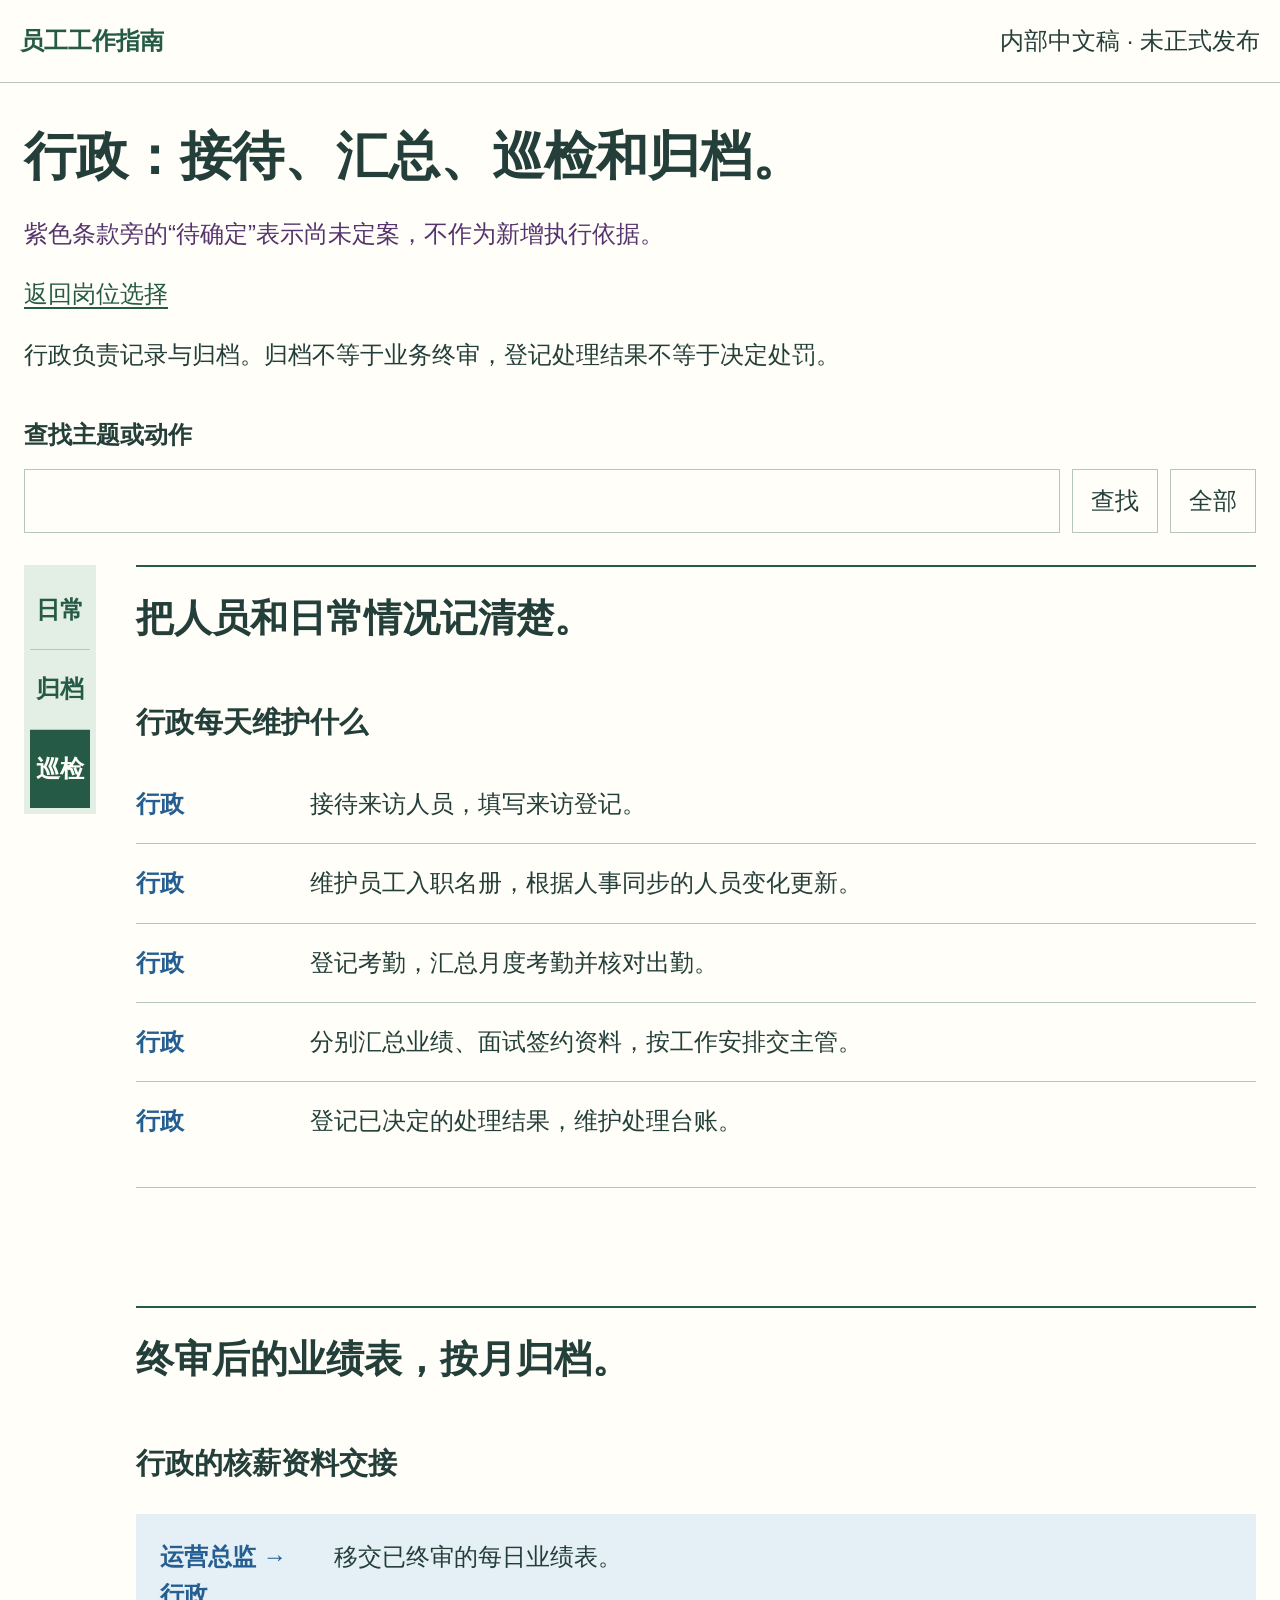
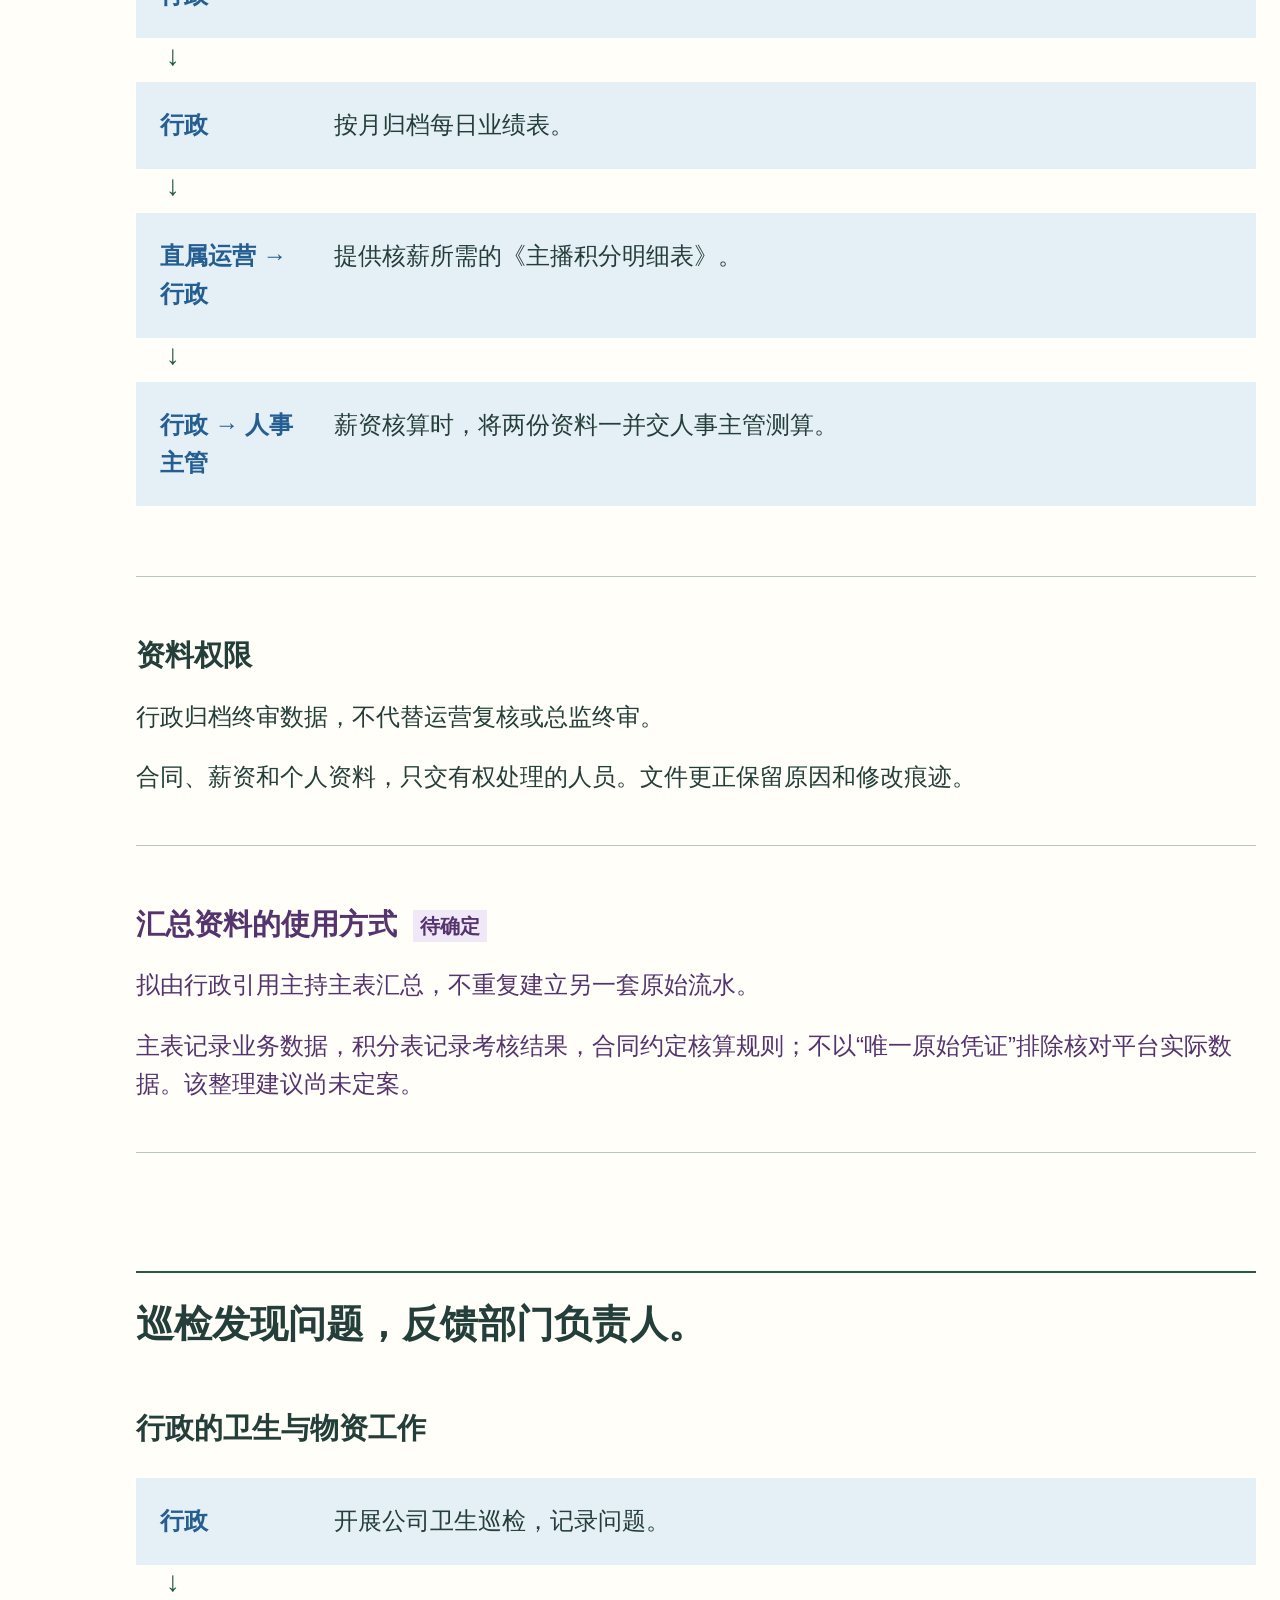
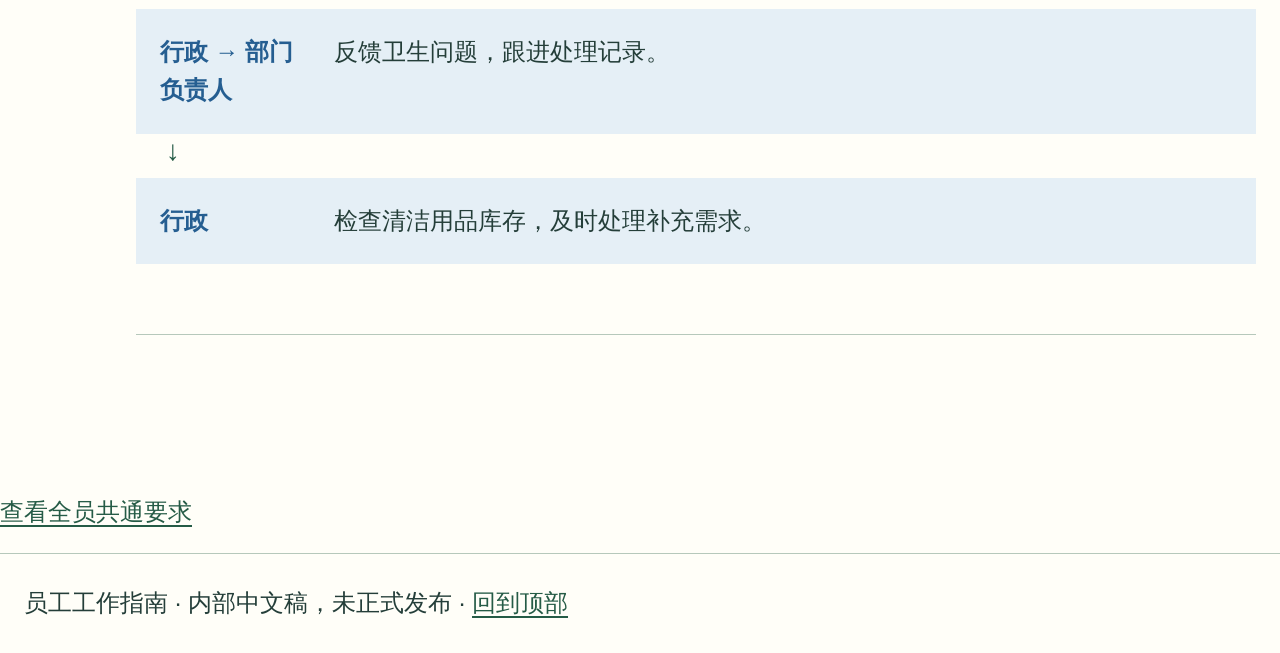
==== admin.html @ b03bee19 "Publish employee guide for link sharing Co-Authored-By: Claude Code <noreply@anthropic.com>" ====
<!doctype html><html lang="zh-CN"><head><meta charset="utf-8"><meta name="viewport" content="width=device-width,initial-scale=1"><title>行政：接待、汇总、巡检和归档。</title><link rel="stylesheet" href="base.css"><link rel="stylesheet" href="system.css"><script defer src="system.js"></script><link rel="stylesheet" href="inline-status.css"></head><body><header><a href="#top">员工工作指南</a><span>内部中文稿 · 未正式发布</span></header><main id="top"><h1>行政：接待、汇总、巡检和归档。</h1><p class="status-key">紫色条款旁的“待确定”表示尚未定案，不作为新增执行依据。</p><p><a href="index.html">返回岗位选择</a></p><p class="intro">行政负责记录与归档。归档不等于业务终审，登记处理结果不等于决定处罚。</p><form role="search" id="search-form"><label for="search">查找主题或动作</label><div><input id="search" type="search"><button>查找</button><button id="clear" type="button">全部</button></div></form><p id="result" role="status" aria-live="polite"></p><div class="layout"><nav aria-label="阅读脉络"><a href="#daily">日常</a><a href="#files">归档</a><a href="#clean">巡检</a></nav><div class="body"><article id="daily"><h2>把人员和日常情况记清楚。</h2><section class="component"><h3>行政每天维护什么</h3><dl class="lanes"><div><dt>行政</dt><dd>接待来访人员，填写来访登记。</dd></div><div><dt>行政</dt><dd>维护员工入职名册，根据人事同步的人员变化更新。</dd></div><div><dt>行政</dt><dd>登记考勤，汇总月度考勤并核对出勤。</dd></div><div><dt>行政</dt><dd>分别汇总业绩、面试签约资料，按工作安排交主管。</dd></div><div><dt>行政</dt><dd>登记已决定的处理结果，维护处理台账。</dd></div></dl></section></article><article id="files"><h2>终审后的业绩表，按月归档。</h2><section class="component"><h3>行政的核薪资料交接</h3><ol class="flow"><li><strong>运营总监 → 行政</strong><span>移交已终审的每日业绩表。</span></li><li><strong>行政</strong><span>按月归档每日业绩表。</span></li><li><strong>直属运营 → 行政</strong><span>提供核薪所需的《主播积分明细表》。</span></li><li><strong>行政 → 人事主管</strong><span>薪资核算时，将两份资料一并交人事主管测算。</span></li></ol></section><section class="component"><h3>资料权限</h3><p>行政归档终审数据，不代替运营复核或总监终审。</p><p>合同、薪资和个人资料，只交有权处理的人员。文件更正保留原因和修改痕迹。</p></section><section class="component uncertain-inline" data-uncertainty="data"><h3>汇总资料的使用方式 <small class="uncertain-label" title="尚未定案，不作为新增执行依据">待确定</small></h3><p>拟由行政引用主持主表汇总，不重复建立另一套原始流水。</p><p>主表记录业务数据，积分表记录考核结果，合同约定核算规则；不以“唯一原始凭证”排除核对平台实际数据。该整理建议尚未定案。</p></section></article><article id="clean"><h2>巡检发现问题，反馈部门负责人。</h2><section class="component"><h3>行政的卫生与物资工作</h3><ol class="flow"><li><strong>行政</strong><span>开展公司卫生巡检，记录问题。</span></li><li><strong>行政 → 部门负责人</strong><span>反馈卫生问题，跟进处理记录。</span></li><li><strong>行政</strong><span>检查清洁用品库存，及时处理补充需求。</span></li></ol></section></article><p id="empty" hidden>没有找到。换个词，或点“全部”。</p></div></div></main><p class="shared-link"><a href="common.html">查看全员共通要求</a></p><footer>员工工作指南 · 内部中文稿，未正式发布 · <a href="#top">回到顶部</a></footer></body></html>
---- base.css ----
:root{font:24px/1.6 'Microsoft YaHei','Segoe UI',sans-serif;color:#243e39;background:#fffef8;--green:#255b46;--blue:#255e91;--line:#b6c8bb}*{box-sizing:border-box}body{margin:0}a{color:var(--green);text-underline-offset:5px}header{display:flex;justify-content:space-between;gap:20px;padding:22px max(20px,calc((100% - 1280px)/2));border-bottom:1px solid var(--line)}header>a{font-weight:800;text-decoration:none}main{max-width:1280px;padding:40px 24px;margin:auto}h1{font-size:52px;line-height:1.3;margin:0 0 24px}h2{font-size:38px;line-height:1.35;margin:0 0 30px}h3{font-size:29px;line-height:1.4;margin:0 0 22px}p{margin:0 0 22px}.intro{margin-bottom:42px}.layout{display:grid;grid-template-columns:72px minmax(0,1fr);gap:40px}nav{position:sticky;top:16px;align-self:start;background:#e3eee5;padding:6px}nav a{display:block;text-align:center;padding:20px 0;border-bottom:1px solid var(--line);font-weight:700;text-decoration:none}nav a:last-child{border:0}article{padding:26px 0 50px;margin-bottom:36px;border-top:2px solid var(--green);scroll-margin-top:20px}section{margin:32px 0;padding:26px 0;border-bottom:1px solid var(--line)}.org{display:grid;gap:24px;margin:32px 0}.branch{display:grid;grid-template-columns:1fr 2.4fr;gap:28px}.branch>strong{background:var(--green);color:#fff;padding:18px;align-self:start}.branch>div{border-left:1px solid #7c9c85;padding-left:22px;display:flex;flex-wrap:wrap;gap:12px}.branch span{padding:14px 18px;background:#e3eee5}.contrast{display:grid;grid-template-columns:1fr 1fr;gap:28px;margin:30px 0}.contrast>div{padding:24px;background:#e3eee5}.contrast p{margin:0}.contrast strong{font-size:32px}.question{font-weight:700;border-top:1px solid var(--line);padding-top:24px;margin-top:32px}.state{color:#52685c}.lanes{margin:0}.lanes>div{display:grid;grid-template-columns:150px minmax(0,1fr);gap:24px;padding:20px 0;border-bottom:1px solid var(--line)}.lanes>div:last-child{border:0}.lanes dt{font-weight:700;color:var(--blue)}.lanes dd{margin:0}.time-axis{display:grid;grid-template-columns:1fr 1fr;gap:24px;margin:32px 0}.time-axis>div{padding:24px;background:#f8e9bc;color:#604b16}.time-axis strong{font-size:32px;display:block}.time-axis span{display:block;margin-top:16px}.boundary{background:#f8eee7;color:#853b30;padding:26px;margin:32px 0}.proposal{background:#f0f3ec;padding:26px}.proposal h3{color:var(--green)}.fields{display:flex;flex-wrap:wrap;gap:18px;margin:24px 0}.fields>span{flex:1;min-width:130px;background:#e3eee5;padding:22px;text-align:center}.fields strong{font-size:36px}.flow{list-style:none;padding:0;margin:30px 0}.flow li{position:relative;display:grid;grid-template-columns:150px minmax(0,1fr);gap:24px;background:#e5eff6;padding:24px;margin-bottom:44px}.flow li:not(:last-child):after{content:'↓';position:absolute;bottom:-40px;left:30px;font-size:28px;color:var(--green)}.flow strong{color:var(--blue)}.tiers{margin:0}.tiers>div{display:flex;justify-content:space-between;gap:24px;padding:18px 0;border-bottom:1px solid var(--line)}.tiers dd{margin:0;color:var(--blue);font-weight:700}.pending{background:#f0e8f7;color:#55346e;padding:30px;border:1px solid #b9a0ca;border-radius:6px}.org .branch{margin:0;padding:0;border-bottom:0}.short-lines{list-style:none;padding:0;margin:0}.short-lines li{margin-bottom:18px}.pending dl{margin:0}.pending dt{font-weight:800;margin:24px 0 10px}.pending dd{margin:0}.pending p:last-child{font-weight:700;margin-top:28px;border-top:1px solid #b9a0ca;padding-top:20px;margin-bottom:0}footer{border-top:1px solid var(--line);padding:30px 24px}::selection{background:#ecd58d;color:#243e39}:focus-visible{outline:3px solid var(--blue);outline-offset:4px}html{scrollbar-color:#8ca593 #f0f4ed}p,dd,span{overflow-wrap:anywhere}@media(max-width:800px){h1{font-size:40px}h2{font-size:34px}.branch{grid-template-columns:1fr;gap:14px}.lanes>div,.flow li{grid-template-columns:1fr;gap:10px}.contrast,.time-axis{grid-template-columns:1fr}.tiers>div{display:block}.tiers dd{margin-top:12px}.layout{gap:22px}}@media(max-width:500px){main{padding:28px 12px}header{padding:16px 12px;flex-wrap:wrap;gap:8px}h1{font-size:36px}h2{font-size:32px}h3{font-size:28px}.layout{grid-template-columns:54px minmax(0,1fr);gap:14px}nav{position:static;padding:3px}nav a{padding:18px 0}.proposal,.pending,.boundary{padding:20px 14px}.fields{display:block}.fields>span{display:block;margin-bottom:14px;min-width:0}.time-axis>div,.contrast>div{padding:20px}.branch>div{padding-left:12px}.branch span{padding:12px}.flow li{padding:18px}footer{padding:24px 12px}}
---- system.css ----
nav a[aria-current]{background:var(--green);color:#fffef8}nav a:hover{background:#cfdfd2;color:#243e39}.scope{color:#525b59;background:#eceeeb;padding:12px 18px}.condition{background:#f8e9bc;color:#604b16;padding:26px}.condition p:last-child{margin:0}input,button{font:inherit;min-width:0;padding:12px 18px;border:1px solid var(--line);color:inherit;background:#fffef8}button{cursor:pointer}button:hover{background:#e3eee5}button:disabled{cursor:not-allowed;opacity:.55}button:active{background:#cfdfd2}form{margin:32px 0}form label{display:block;font-weight:700;margin-bottom:14px}form>div{display:flex;gap:12px}input{flex:1;caret-color:var(--blue)}[hidden]{display:none!important}#result:empty{display:none}h1,h2,h3{overflow-wrap:anywhere}nav a{overflow-wrap:anywhere}@media(max-width:500px){form>div{flex-wrap:wrap}input{flex-basis:100%;width:100%}.condition{padding:20px 14px}}
---- inline-status.css ----
.uncertain-inline{color:#55346e;background:transparent;border-radius:0}.uncertain-inline h3{color:#55346e}.uncertain-label{display:inline-block;font-size:20px;font-weight:700;line-height:1.4;margin-inline-start:8px;padding:2px 7px;color:#55346e;background:#f0e8f7;vertical-align:middle;white-space:nowrap}.status-key{color:#55346e}
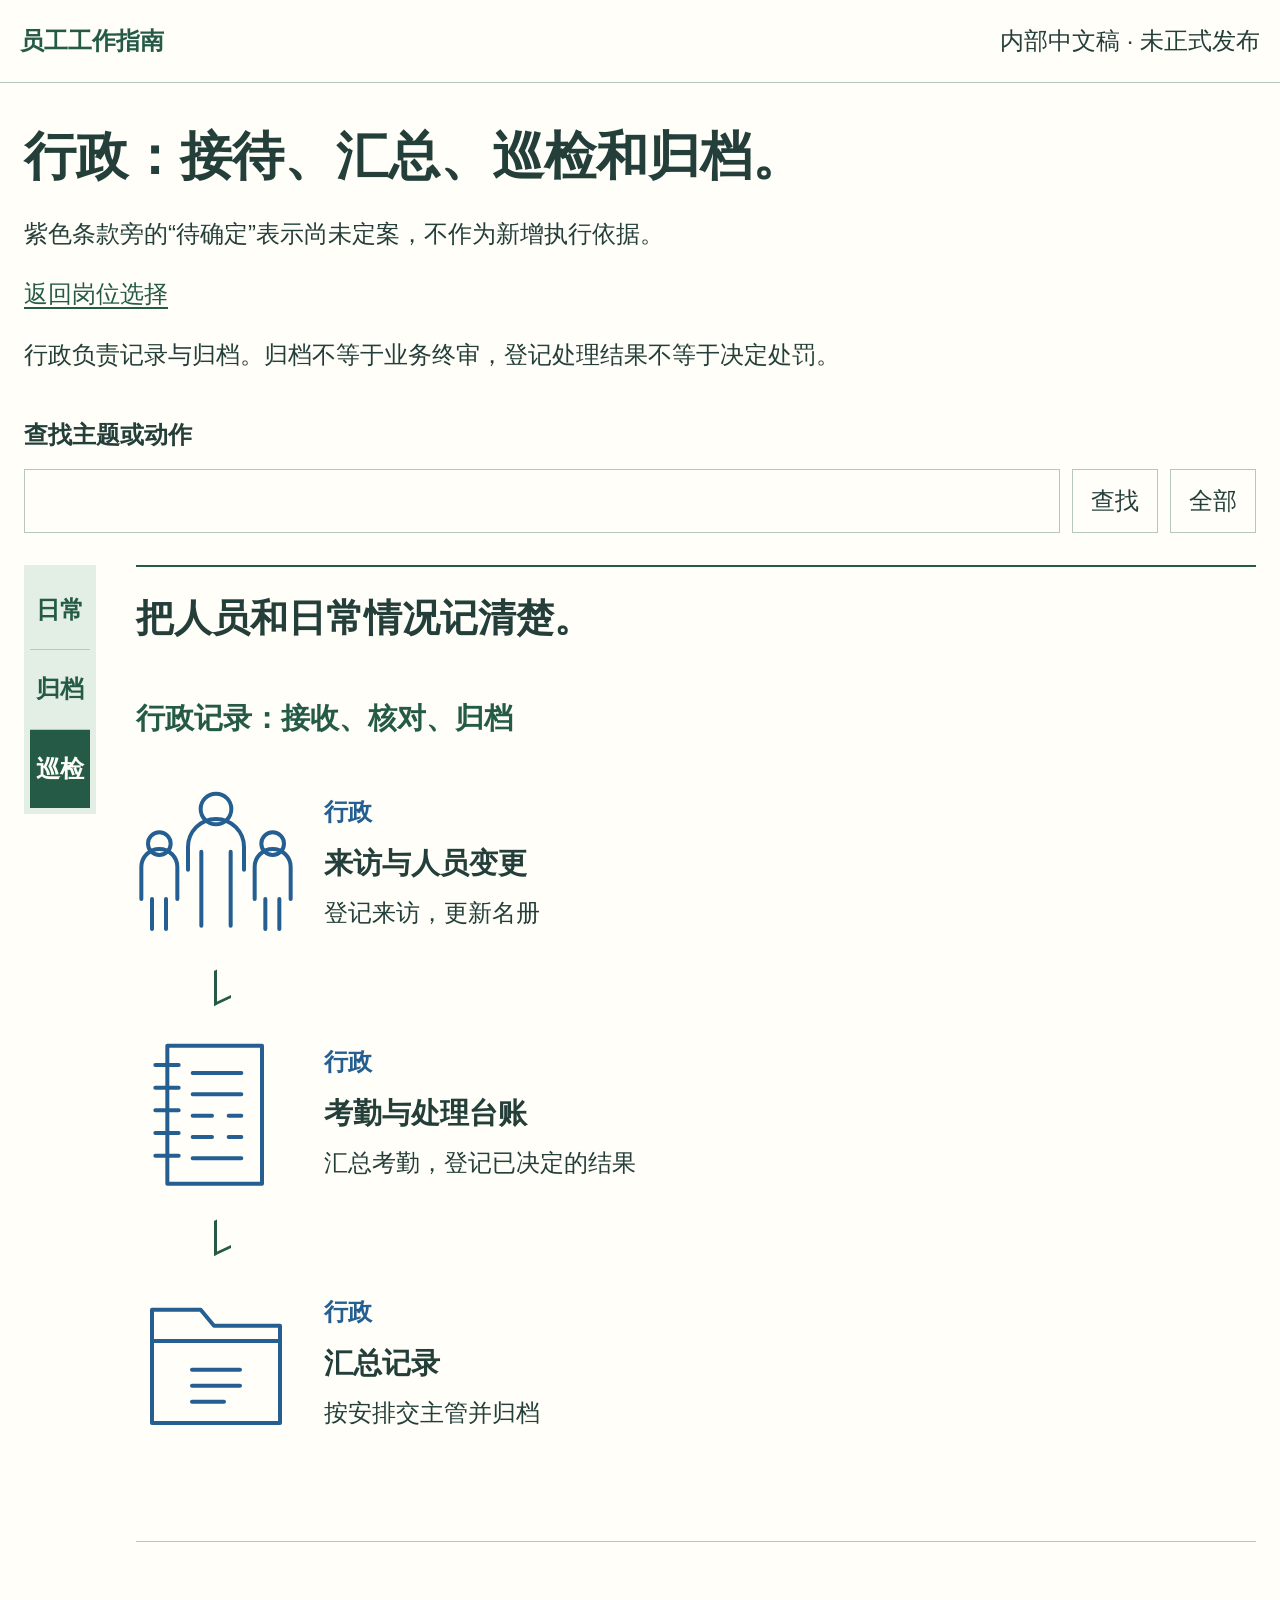
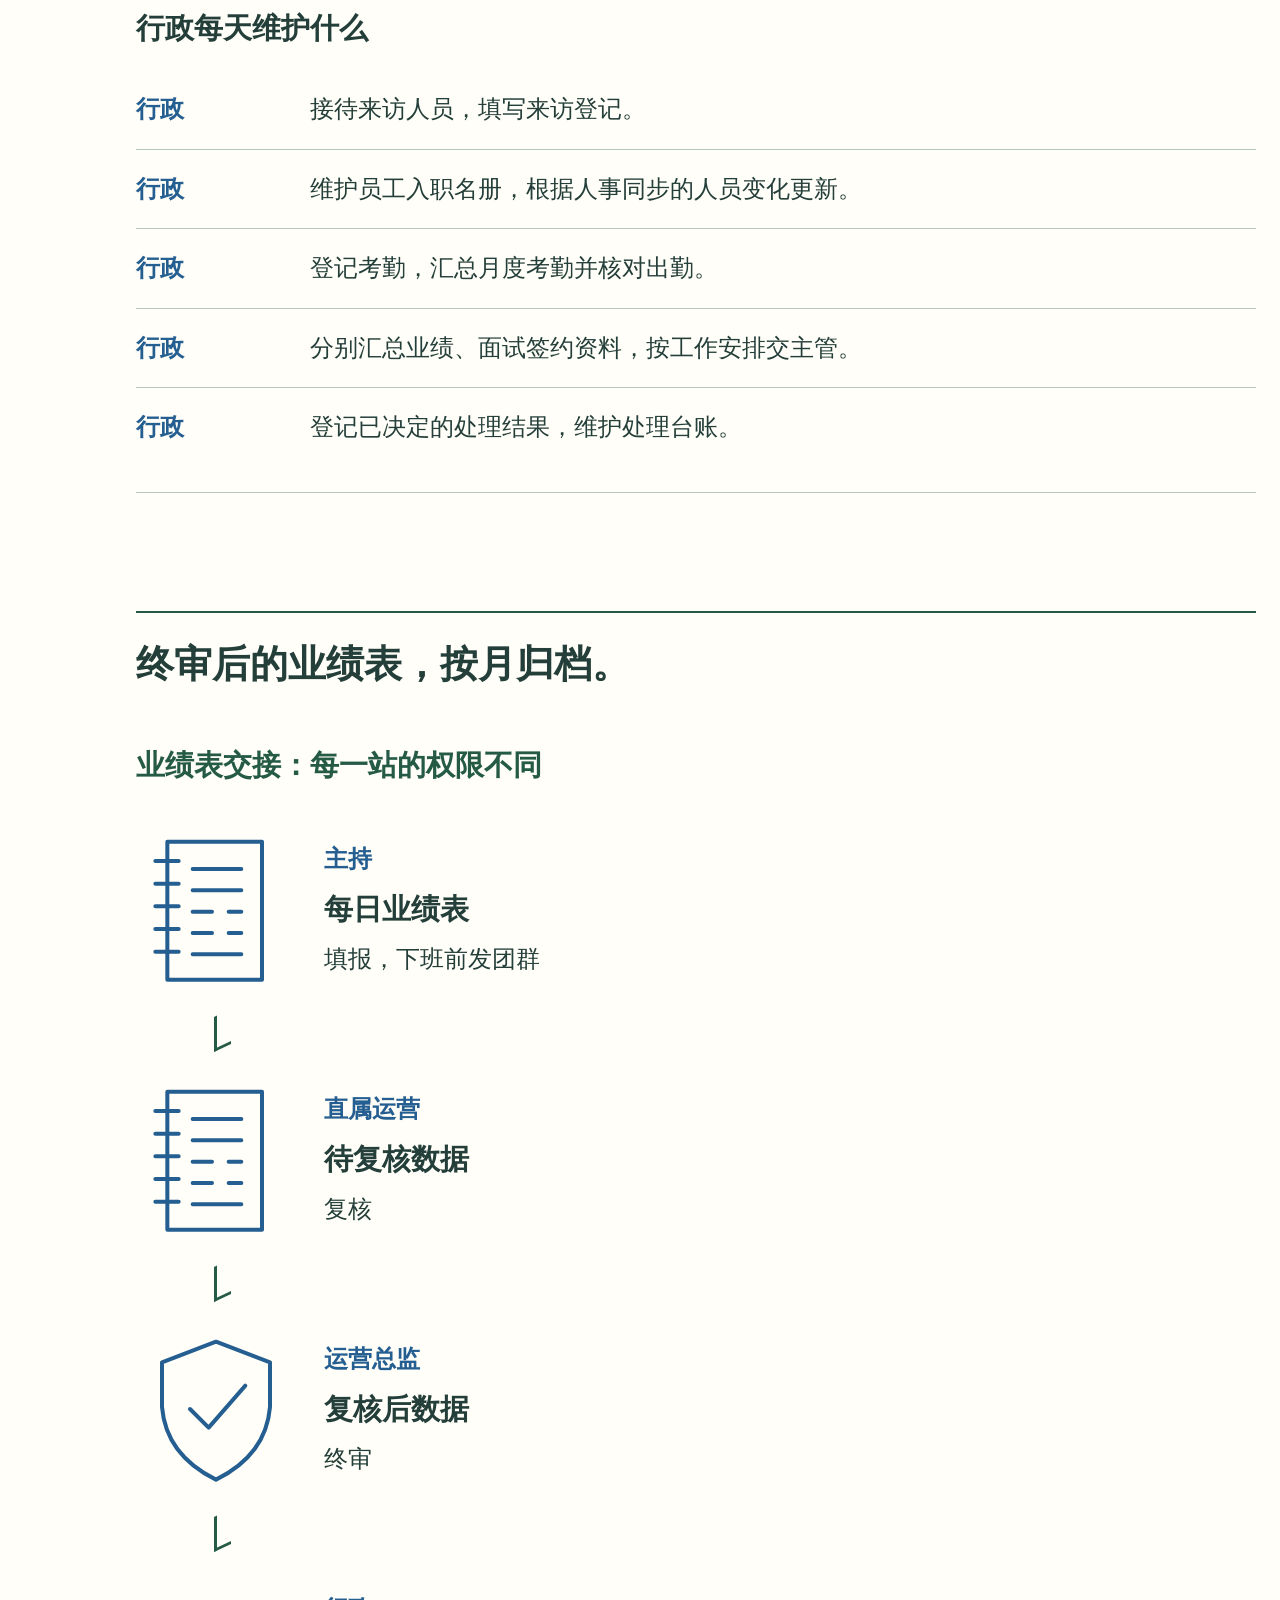
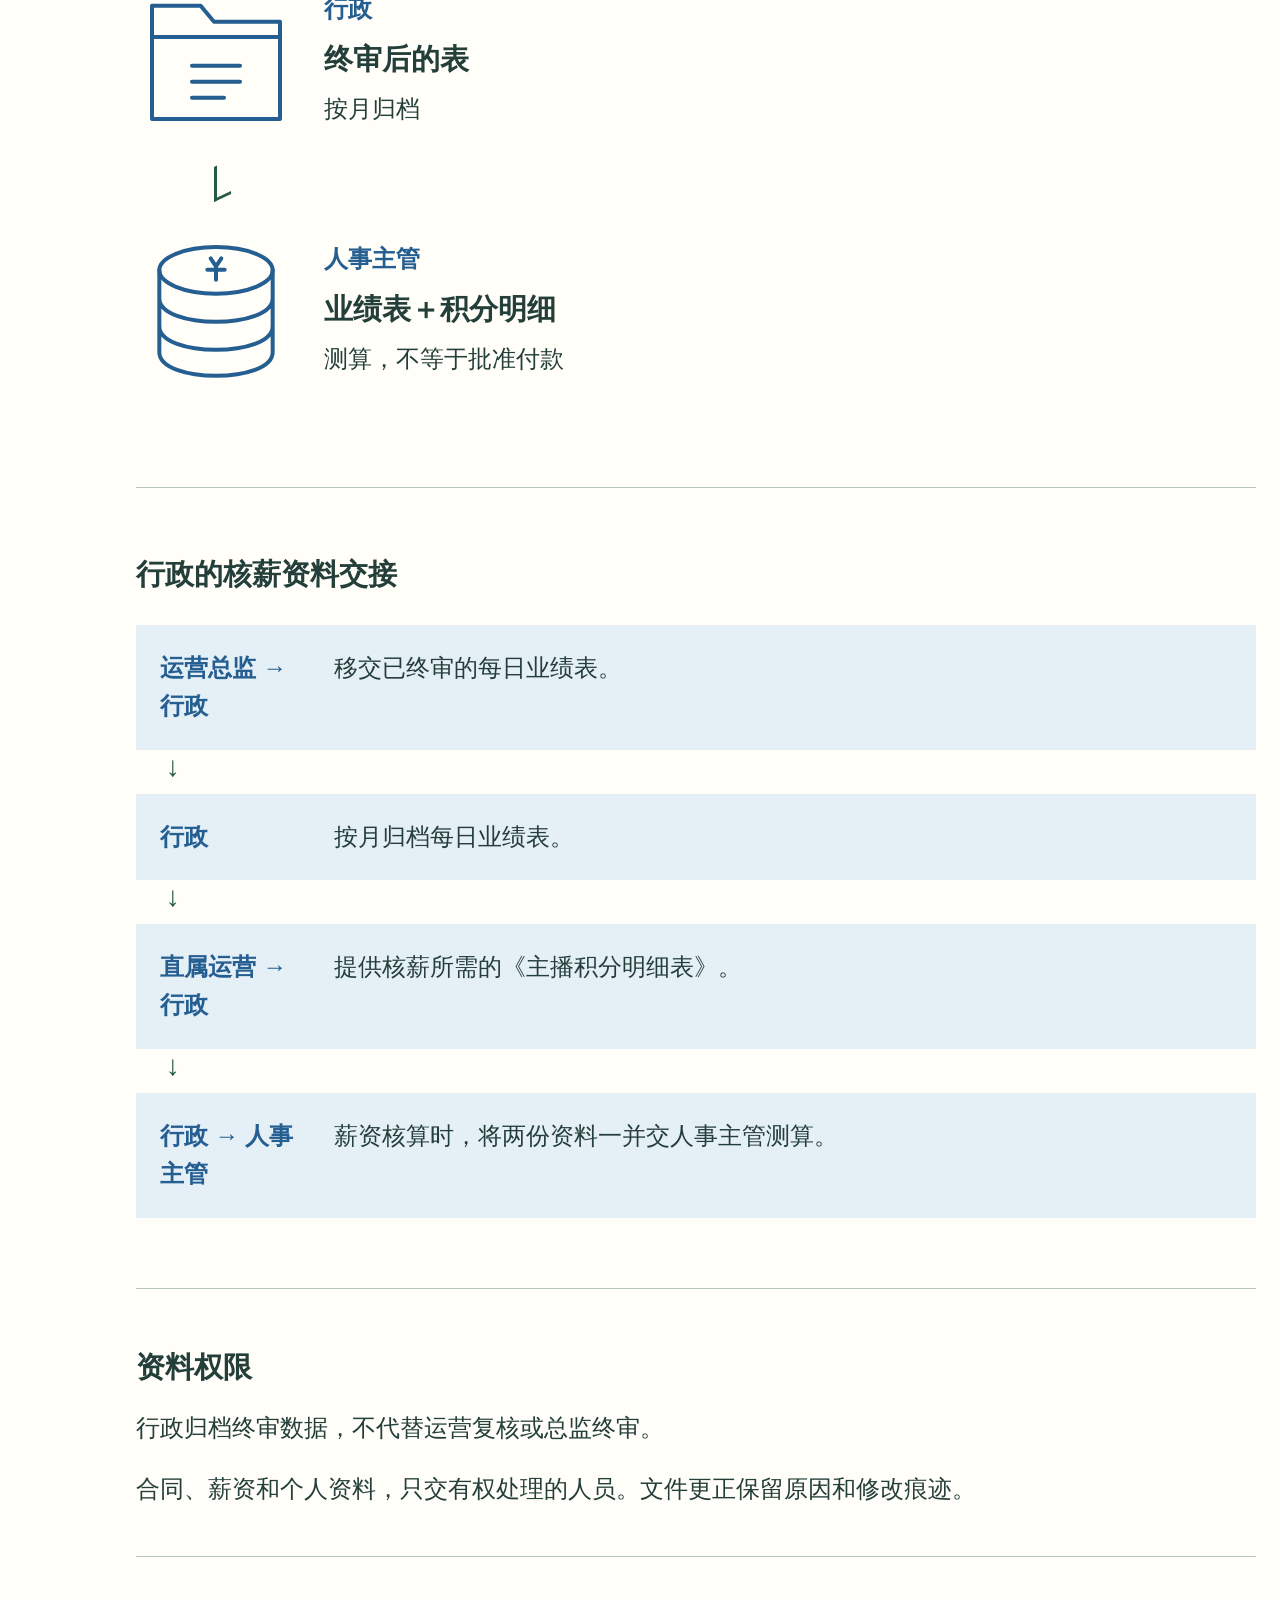
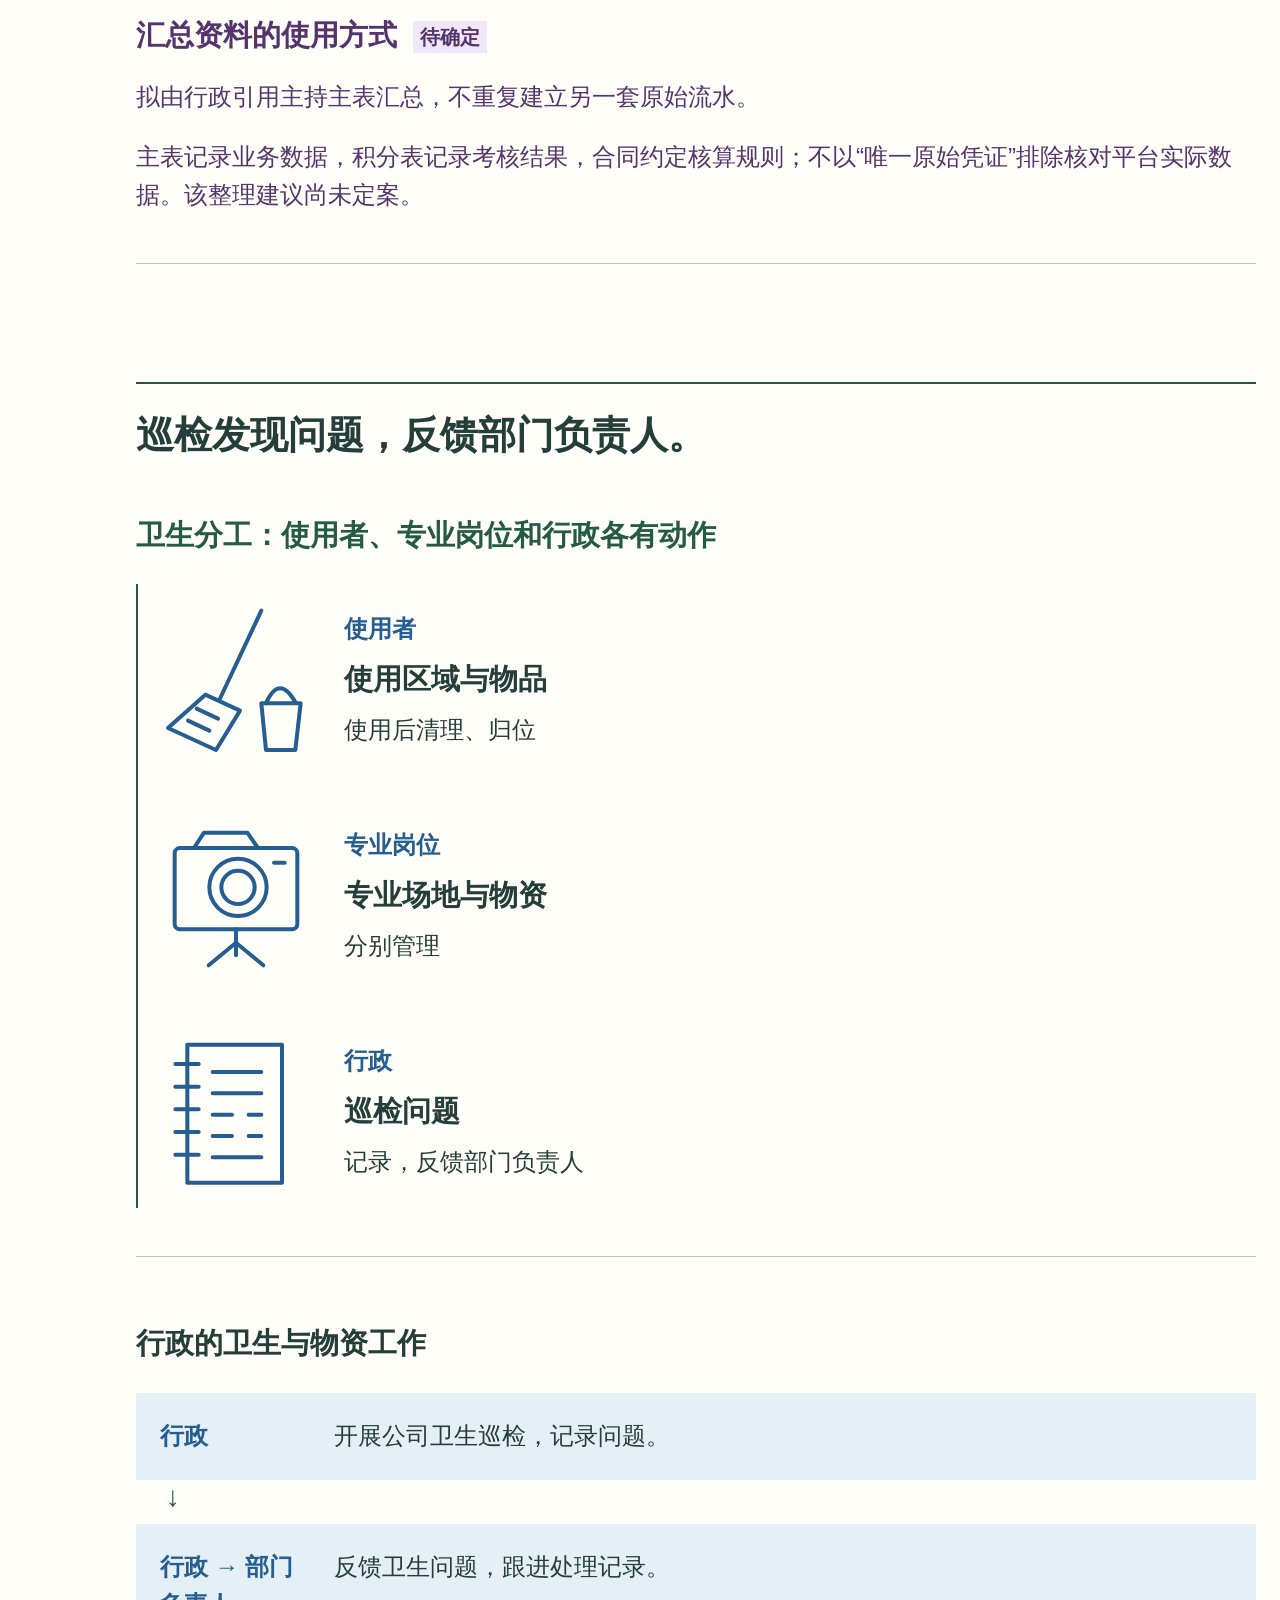
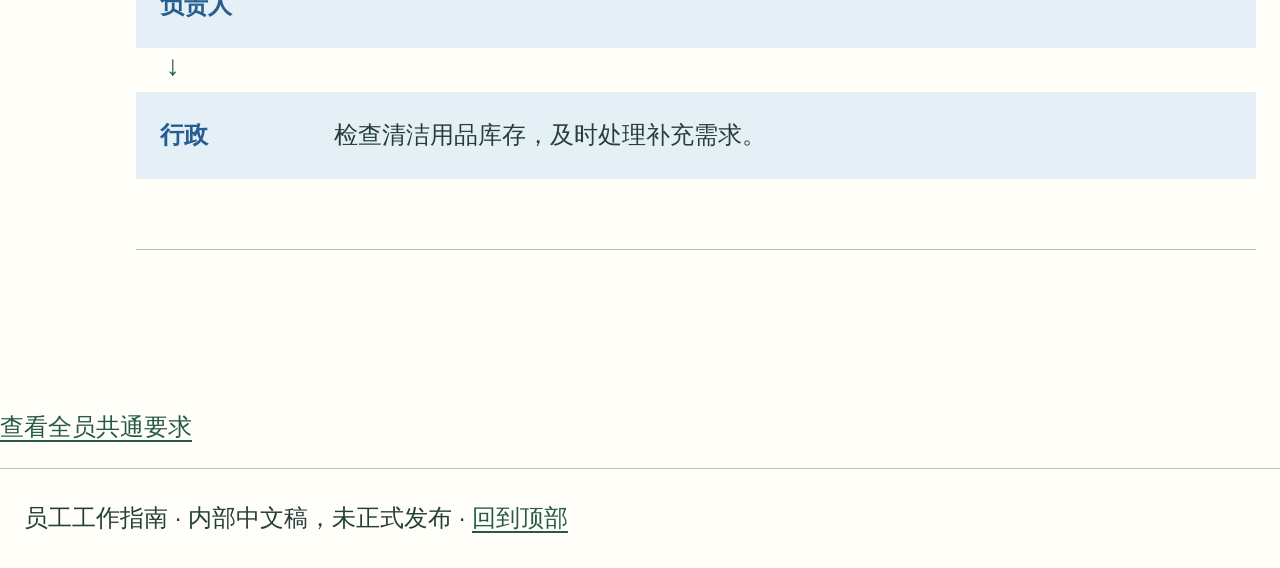
==== commit 161b9c2d: "Update employee guide with explanatory diagrams Co-Authored-By: Claude Code <noreply@anthropic.com>" ====
--- a/admin.html
+++ b/admin.html
@@ -1 +1 @@
-<!doctype html><html lang="zh-CN"><head><meta charset="utf-8"><meta name="viewport" content="width=device-width,initial-scale=1"><title>行政：接待、汇总、巡检和归档。</title><link rel="stylesheet" href="base.css"><link rel="stylesheet" href="system.css"><script defer src="system.js"></script><link rel="stylesheet" href="inline-status.css"></head><body><header><a href="#top">员工工作指南</a><span>内部中文稿 · 未正式发布</span></header><main id="top"><h1>行政：接待、汇总、巡检和归档。</h1><p class="status-key">紫色条款旁的“待确定”表示尚未定案，不作为新增执行依据。</p><p><a href="index.html">返回岗位选择</a></p><p class="intro">行政负责记录与归档。归档不等于业务终审，登记处理结果不等于决定处罚。</p><form role="search" id="search-form"><label for="search">查找主题或动作</label><div><input id="search" type="search"><button>查找</button><button id="clear" type="button">全部</button></div></form><p id="result" role="status" aria-live="polite"></p><div class="layout"><nav aria-label="阅读脉络"><a href="#daily">日常</a><a href="#files">归档</a><a href="#clean">巡检</a></nav><div class="body"><article id="daily"><h2>把人员和日常情况记清楚。</h2><section class="component"><h3>行政每天维护什么</h3><dl class="lanes"><div><dt>行政</dt><dd>接待来访人员，填写来访登记。</dd></div><div><dt>行政</dt><dd>维护员工入职名册，根据人事同步的人员变化更新。</dd></div><div><dt>行政</dt><dd>登记考勤，汇总月度考勤并核对出勤。</dd></div><div><dt>行政</dt><dd>分别汇总业绩、面试签约资料，按工作安排交主管。</dd></div><div><dt>行政</dt><dd>登记已决定的处理结果，维护处理台账。</dd></div></dl></section></article><article id="files"><h2>终审后的业绩表，按月归档。</h2><section class="component"><h3>行政的核薪资料交接</h3><ol class="flow"><li><strong>运营总监 → 行政</strong><span>移交已终审的每日业绩表。</span></li><li><strong>行政</strong><span>按月归档每日业绩表。</span></li><li><strong>直属运营 → 行政</strong><span>提供核薪所需的《主播积分明细表》。</span></li><li><strong>行政 → 人事主管</strong><span>薪资核算时，将两份资料一并交人事主管测算。</span></li></ol></section><section class="component"><h3>资料权限</h3><p>行政归档终审数据，不代替运营复核或总监终审。</p><p>合同、薪资和个人资料，只交有权处理的人员。文件更正保留原因和修改痕迹。</p></section><section class="component uncertain-inline" data-uncertainty="data"><h3>汇总资料的使用方式 <small class="uncertain-label" title="尚未定案，不作为新增执行依据">待确定</small></h3><p>拟由行政引用主持主表汇总，不重复建立另一套原始流水。</p><p>主表记录业务数据，积分表记录考核结果，合同约定核算规则；不以“唯一原始凭证”排除核对平台实际数据。该整理建议尚未定案。</p></section></article><article id="clean"><h2>巡检发现问题，反馈部门负责人。</h2><section class="component"><h3>行政的卫生与物资工作</h3><ol class="flow"><li><strong>行政</strong><span>开展公司卫生巡检，记录问题。</span></li><li><strong>行政 → 部门负责人</strong><span>反馈卫生问题，跟进处理记录。</span></li><li><strong>行政</strong><span>检查清洁用品库存，及时处理补充需求。</span></li></ol></section></article><p id="empty" hidden>没有找到。换个词，或点“全部”。</p></div></div></main><p class="shared-link"><a href="common.html">查看全员共通要求</a></p><footer>员工工作指南 · 内部中文稿，未正式发布 · <a href="#top">回到顶部</a></footer></body></html>+<!doctype html><html lang="zh-CN"><head><meta charset="utf-8"><meta name="viewport" content="width=device-width,initial-scale=1"><title>行政：接待、汇总、巡检和归档。</title><link rel="stylesheet" href="base.css"><link rel="stylesheet" href="system.css"><script defer src="system.js"></script><link rel="stylesheet" href="pictorial.css"></head><body><header><a href="#top">员工工作指南</a><span>内部中文稿 · 未正式发布</span></header><main id="top"><h1>行政：接待、汇总、巡检和归档。</h1><p class="status-key">紫色条款旁的“待确定”表示尚未定案，不作为新增执行依据。</p><p><a href="index.html">返回岗位选择</a></p><p class="intro">行政负责记录与归档。归档不等于业务终审，登记处理结果不等于决定处罚。</p><form role="search" id="search-form"><label for="search">查找主题或动作</label><div><input id="search" type="search"><button>查找</button><button id="clear" type="button">全部</button></div></form><p id="result" role="status" aria-live="polite"></p><div class="layout"><nav aria-label="阅读脉络"><a href="#daily">日常</a><a href="#files">归档</a><a href="#clean">巡检</a></nav><div class="body"><article id="daily"><h2>把人员和日常情况记清楚。</h2><figure class="visual"><figcaption>行政记录：接收、核对、归档</figcaption><ol class="handoff"><li><svg class="object-art" viewBox="0 0 240 240" aria-hidden="true" fill="none" stroke="currentColor" stroke-width="6" stroke-linecap="round" stroke-linejoin="round"><circle cx="120" cy="39" r="23"/><path d="M78 130V96a42 42 0 0 1 84 0v34M98 103v47M142 103v47M98 150v64M142 150v64"/><circle cx="35" cy="91" r="17"/><path d="M8 174v-48a27 27 0 0 1 54 0v48M24 174v45M45 174v45"/><circle cx="205" cy="91" r="17"/><path d="M178 174v-48a27 27 0 0 1 54 0v48M194 174v45M215 174v45"/></svg><div><strong>行政</strong><span class="object-name">来访与人员变更</span><p>登记来访，更新名册</p></div></li><li><svg class="object-art" viewBox="0 0 240 240" aria-hidden="true" fill="none" stroke="currentColor" stroke-width="6" stroke-linecap="round" stroke-linejoin="round"><path d="M47 19h142v207H47zM29 48h35M29 82h35M29 116h35M29 150h35M29 184h35M85 60h73M85 92h73M85 124h29M139 124h19M85 156h29M139 156h19M85 188h73"/></svg><div><strong>行政</strong><span class="object-name">考勤与处理台账</span><p>汇总考勤，登记已决定的结果</p></div></li><li><svg class="object-art" viewBox="0 0 240 240" aria-hidden="true" fill="none" stroke="currentColor" stroke-width="6" stroke-linecap="round" stroke-linejoin="round"><path d="M24 64V40h73l20 24h99v146H24zM24 87h192"/><path d="M84 130h72M84 154h72M84 178h48"/></svg><div><strong>行政</strong><span class="object-name">汇总记录</span><p>按安排交主管并归档</p></div></li></ol></figure><section class="component"><h3>行政每天维护什么</h3><dl class="lanes"><div><dt>行政</dt><dd>接待来访人员，填写来访登记。</dd></div><div><dt>行政</dt><dd>维护员工入职名册，根据人事同步的人员变化更新。</dd></div><div><dt>行政</dt><dd>登记考勤，汇总月度考勤并核对出勤。</dd></div><div><dt>行政</dt><dd>分别汇总业绩、面试签约资料，按工作安排交主管。</dd></div><div><dt>行政</dt><dd>登记已决定的处理结果，维护处理台账。</dd></div></dl></section></article><article id="files"><h2>终审后的业绩表，按月归档。</h2><figure class="visual"><figcaption>业绩表交接：每一站的权限不同</figcaption><ol class="handoff"><li><svg class="object-art" viewBox="0 0 240 240" aria-hidden="true" fill="none" stroke="currentColor" stroke-width="6" stroke-linecap="round" stroke-linejoin="round"><path d="M47 19h142v207H47zM29 48h35M29 82h35M29 116h35M29 150h35M29 184h35M85 60h73M85 92h73M85 124h29M139 124h19M85 156h29M139 156h19M85 188h73"/></svg><div><strong>主持</strong><span class="object-name">每日业绩表</span><p>填报，下班前发团群</p></div></li><li><svg class="object-art" viewBox="0 0 240 240" aria-hidden="true" fill="none" stroke="currentColor" stroke-width="6" stroke-linecap="round" stroke-linejoin="round"><path d="M47 19h142v207H47zM29 48h35M29 82h35M29 116h35M29 150h35M29 184h35M85 60h73M85 92h73M85 124h29M139 124h19M85 156h29M139 156h19M85 188h73"/></svg><div><strong>直属运营</strong><span class="object-name">待复核数据</span><p>复核</p></div></li><li><svg class="object-art" viewBox="0 0 240 240" aria-hidden="true" fill="none" stroke="currentColor" stroke-width="6" stroke-linecap="round" stroke-linejoin="round"><path d="M120 19l81 31v67q-6 72-81 109-75-37-81-109V50zM81 120l28 28 55-63"/></svg><div><strong>运营总监</strong><span class="object-name">复核后数据</span><p>终审</p></div></li><li><svg class="object-art" viewBox="0 0 240 240" aria-hidden="true" fill="none" stroke="currentColor" stroke-width="6" stroke-linecap="round" stroke-linejoin="round"><path d="M24 64V40h73l20 24h99v146H24zM24 87h192"/><path d="M84 130h72M84 154h72M84 178h48"/></svg><div><strong>行政</strong><span class="object-name">终审后的表</span><p>按月归档</p></div></li><li><svg class="object-art" viewBox="0 0 240 240" aria-hidden="true" fill="none" stroke="currentColor" stroke-width="6" stroke-linecap="round" stroke-linejoin="round"><ellipse cx="120" cy="62" rx="85" ry="35"/><path d="M35 62v42c0 47 170 47 170 0V62M35 104v42c0 47 170 47 170 0v-42M35 146v39c0 47 170 47 170 0v-39M112 44l8 12 8-12M120 56v20M107 61h26"/></svg><div><strong>人事主管</strong><span class="object-name">业绩表＋积分明细</span><p>测算，不等于批准付款</p></div></li></ol></figure><section class="component"><h3>行政的核薪资料交接</h3><ol class="flow"><li><strong>运营总监 → 行政</strong><span>移交已终审的每日业绩表。</span></li><li><strong>行政</strong><span>按月归档每日业绩表。</span></li><li><strong>直属运营 → 行政</strong><span>提供核薪所需的《主播积分明细表》。</span></li><li><strong>行政 → 人事主管</strong><span>薪资核算时，将两份资料一并交人事主管测算。</span></li></ol></section><section class="component"><h3>资料权限</h3><p>行政归档终审数据，不代替运营复核或总监终审。</p><p>合同、薪资和个人资料，只交有权处理的人员。文件更正保留原因和修改痕迹。</p></section><section class="component uncertain-inline" data-uncertainty="data"><h3>汇总资料的使用方式 <small class="uncertain-label" title="尚未定案，不作为新增执行依据">待确定</small></h3><p>拟由行政引用主持主表汇总，不重复建立另一套原始流水。</p><p>主表记录业务数据，积分表记录考核结果，合同约定核算规则；不以“唯一原始凭证”排除核对平台实际数据。该整理建议尚未定案。</p></section></article><article id="clean"><h2>巡检发现问题，反馈部门负责人。</h2><figure class="visual parallel"><figcaption>卫生分工：使用者、专业岗位和行政各有动作</figcaption><ol class="handoff"><li><svg class="object-art" viewBox="0 0 240 240" aria-hidden="true" fill="none" stroke="currentColor" stroke-width="6" stroke-linecap="round" stroke-linejoin="round"><path d="M158 16L95 150M74 142l52 24-36 59-72-33zM48 181l32 15M61 163l32 15M158 155h59l-8 70h-44zM165 155q20-45 45 0"/></svg><div><strong>使用者</strong><span class="object-name">使用区域与物品</span><p>使用后清理、归位</p></div></li><li><svg class="object-art" viewBox="0 0 240 240" aria-hidden="true" fill="none" stroke="currentColor" stroke-width="6" stroke-linecap="round" stroke-linejoin="round"><rect x="28" y="48" width="184" height="122" rx="8"/><path d="M57 48l15-23h65l16 23M120 170v39M79 224l41-34 41 34"/><circle cx="123" cy="107" r="43"/><circle cx="123" cy="107" r="25"/><path d="M177 70h16"/></svg><div><strong>专业岗位</strong><span class="object-name">专业场地与物资</span><p>分别管理</p></div></li><li><svg class="object-art" viewBox="0 0 240 240" aria-hidden="true" fill="none" stroke="currentColor" stroke-width="6" stroke-linecap="round" stroke-linejoin="round"><path d="M47 19h142v207H47zM29 48h35M29 82h35M29 116h35M29 150h35M29 184h35M85 60h73M85 92h73M85 124h29M139 124h19M85 156h29M139 156h19M85 188h73"/></svg><div><strong>行政</strong><span class="object-name">巡检问题</span><p>记录，反馈部门负责人</p></div></li></ol></figure><section class="component"><h3>行政的卫生与物资工作</h3><ol class="flow"><li><strong>行政</strong><span>开展公司卫生巡检，记录问题。</span></li><li><strong>行政 → 部门负责人</strong><span>反馈卫生问题，跟进处理记录。</span></li><li><strong>行政</strong><span>检查清洁用品库存，及时处理补充需求。</span></li></ol></section></article><p id="empty" hidden>没有找到。换个词，或点“全部”。</p></div></div></main><p class="shared-link"><a href="common.html">查看全员共通要求</a></p><footer>员工工作指南 · 内部中文稿，未正式发布 · <a href="#top">回到顶部</a></footer></body></html>
--- a/pictorial.css
+++ b/pictorial.css
@@ -0,0 +1 @@
+.room-drawing{width:100%;max-width:400px;margin:0 auto}.room-drawing svg{display:block;width:100%;height:auto}.subordinate{display:block;margin-top:24px;padding-top:24px;border-top:2px solid #255b46;position:relative}.subordinate:before{content:'';position:absolute;top:0;left:50%;height:20px;border-left:2px solid #255b46}.visual{margin:24px 0 40px;padding:24px 0;border-bottom:1px solid #b6c8bb;color:#243e39}.visual figcaption{font-size:29px;font-weight:700;line-height:1.4;margin-bottom:28px;color:#255b46}.object-art{display:block;width:160px;height:160px;flex:none;color:#255e91}.scene-grid{display:grid;grid-template-columns:repeat(4,1fr);gap:24px}.equipment{position:relative;text-align:center}.equipment .object-art{margin:0 auto 16px}.equipment strong{display:block;color:#255e91}.equipment p{margin-top:12px}.stage-plan{margin:32px 0 0;padding:24px;background:#e3eee5;text-align:center}.stage-spots{display:flex;justify-content:space-around;gap:12px;margin:24px 0}.stage-spots span{border:2px solid #255b46;padding:12px;min-width:0}.stage-link{border-top:2px dashed #255e91;padding-top:20px;color:#255e91}.drawing-note{margin-top:20px}.handoff{list-style:none;padding:0;margin:0}.handoff li{position:relative;display:grid;grid-template-columns:160px 1fr;gap:28px;align-items:center;margin:0 0 58px;padding:16px 0}.handoff li:not(:last-child):after{content:'';position:absolute;left:78px;bottom:-43px;width:14px;height:32px;border-left:3px solid #255b46;border-bottom:3px solid #255b46;transform:skewY(-25deg)}.handoff strong{color:#255e91;display:block}.object-name{display:block;font-size:29px;font-weight:700;margin:8px 0}.handoff p{margin-bottom:0}.relation-tree{text-align:center}.person-node{background:#255b46;color:#fff;padding:20px}.tree-fork{display:flex;gap:16px;justify-content:center;position:relative;padding-top:30px}.tree-fork:before{content:'';position:absolute;top:0;left:50%;height:30px;border-left:2px solid #255b46}.tree-fork>span,.tree-fork>div{padding:16px;background:#e3eee5;flex:1;min-width:0;border-top:2px solid #255b46}.tree-fork>div{flex:3}.professional{flex-wrap:wrap}.professional>span{flex-basis:120px}.cooperation{display:flex;align-items:center;gap:20px;margin-top:28px;border-top:2px dashed #255e91;padding:24px 0;color:#255e91}.cooperation span{flex:1;text-align:center}.time-road,.reward-road{display:flex;gap:28px;align-items:stretch}.time-road>div,.reward-road>div{flex:1;min-width:0;position:relative;border-top:3px solid #604b16;padding-top:18px}.time-road .object-art,.reward-road .object-art{margin:18px 0}.time-road strong,.reward-road strong{display:block;color:#604b16;font-size:29px}.time-road span,.reward-road span{display:block;margin-bottom:10px}.parallel .handoff li:not(:last-child):after{display:none}.parallel .handoff{border-left:2px solid #255b46;padding-left:18px}.parallel .handoff li{margin-bottom:24px}.pictorial-content{margin-top:24px}.uncertain-inline{background:transparent;color:#55346e}.uncertain-inline h3{color:#55346e}.uncertain-label{display:inline-block;color:#55346e;background:#f0e8f7;font-size:20px;line-height:1.4;padding:2px 7px;margin-left:8px;vertical-align:middle;white-space:nowrap}.decision-line{color:#55346e}.management-detail>p{margin-bottom:16px}@media(max-width:1000px){.scene-grid{grid-template-columns:repeat(2,1fr)}.tree-fork{flex-wrap:wrap}.tree-fork>div{flex-basis:100%}}@media(max-width:800px){.time-road,.reward-road{display:block}.time-road>div,.reward-road>div{display:grid;grid-template-columns:100px 1fr;gap:12px;margin-bottom:28px;align-items:center}.time-road strong,.reward-road strong{grid-column:1/-1}.time-road .object-art,.reward-road .object-art{width:100px;height:100px;grid-row:2/5}.cooperation{display:block}.cooperation strong,.cooperation span{display:block;text-align:center;margin:12px 0}.visual figcaption{font-size:28px}}@media(max-width:500px){.visual{padding:20px 0}.scene-grid{gap:22px 12px}.equipment .object-art{width:110px;height:110px}.equipment{grid-column:1/-1;display:grid;grid-template-columns:110px 1fr;text-align:left;gap:0 16px}.equipment .object-art{grid-row:1/3}.equipment p{margin:8px 0}.stage-plan{padding:18px 10px}.stage-spots{gap:5px}.stage-spots span{padding:8px 3px}.handoff li{grid-template-columns:90px 1fr;gap:14px;align-items:start}.handoff .object-art{width:90px;height:90px}.handoff li:not(:last-child):after{left:44px}.object-name{font-size:28px}.tree-fork{display:block}.tree-fork>span,.tree-fork>div{display:block;margin:12px 0}.professional{display:block}.professional>span{display:block}.visual p,.visual span,.visual strong{overflow-wrap:anywhere}.visual svg{overflow:visible}}
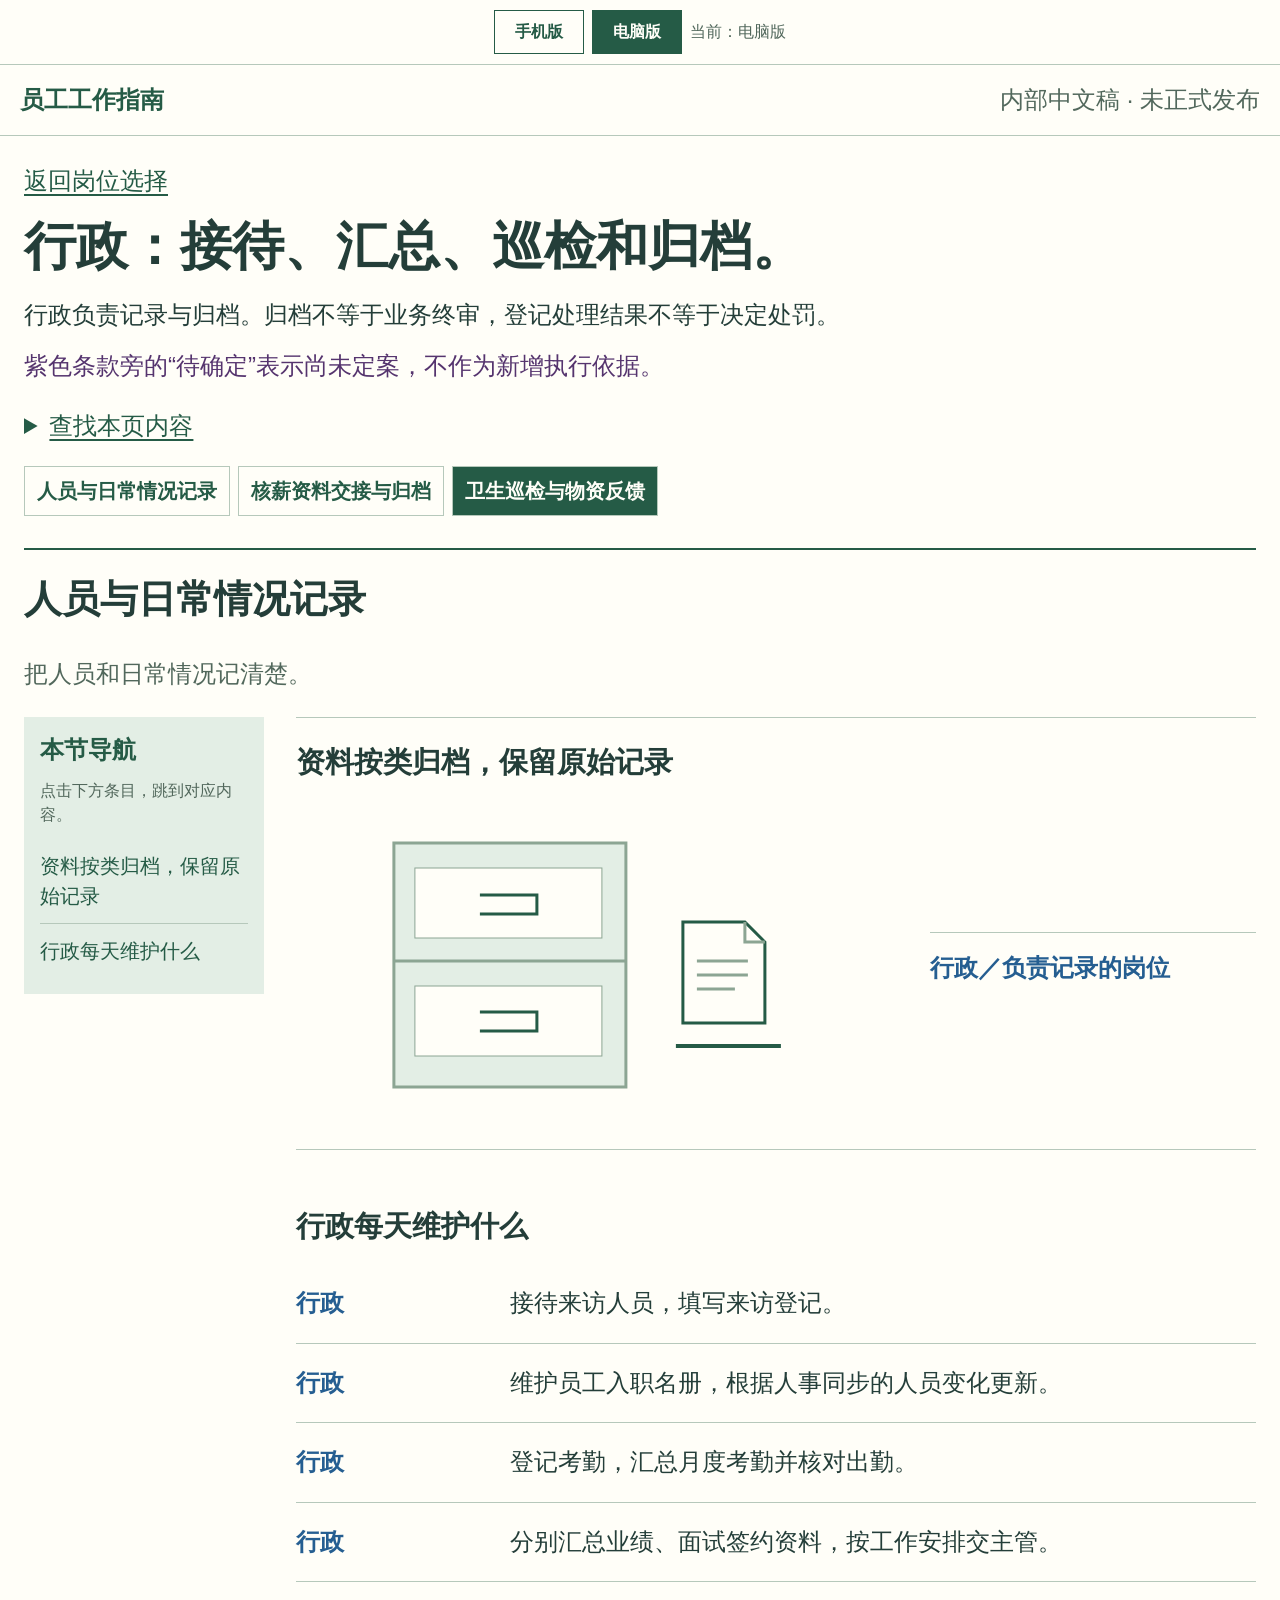
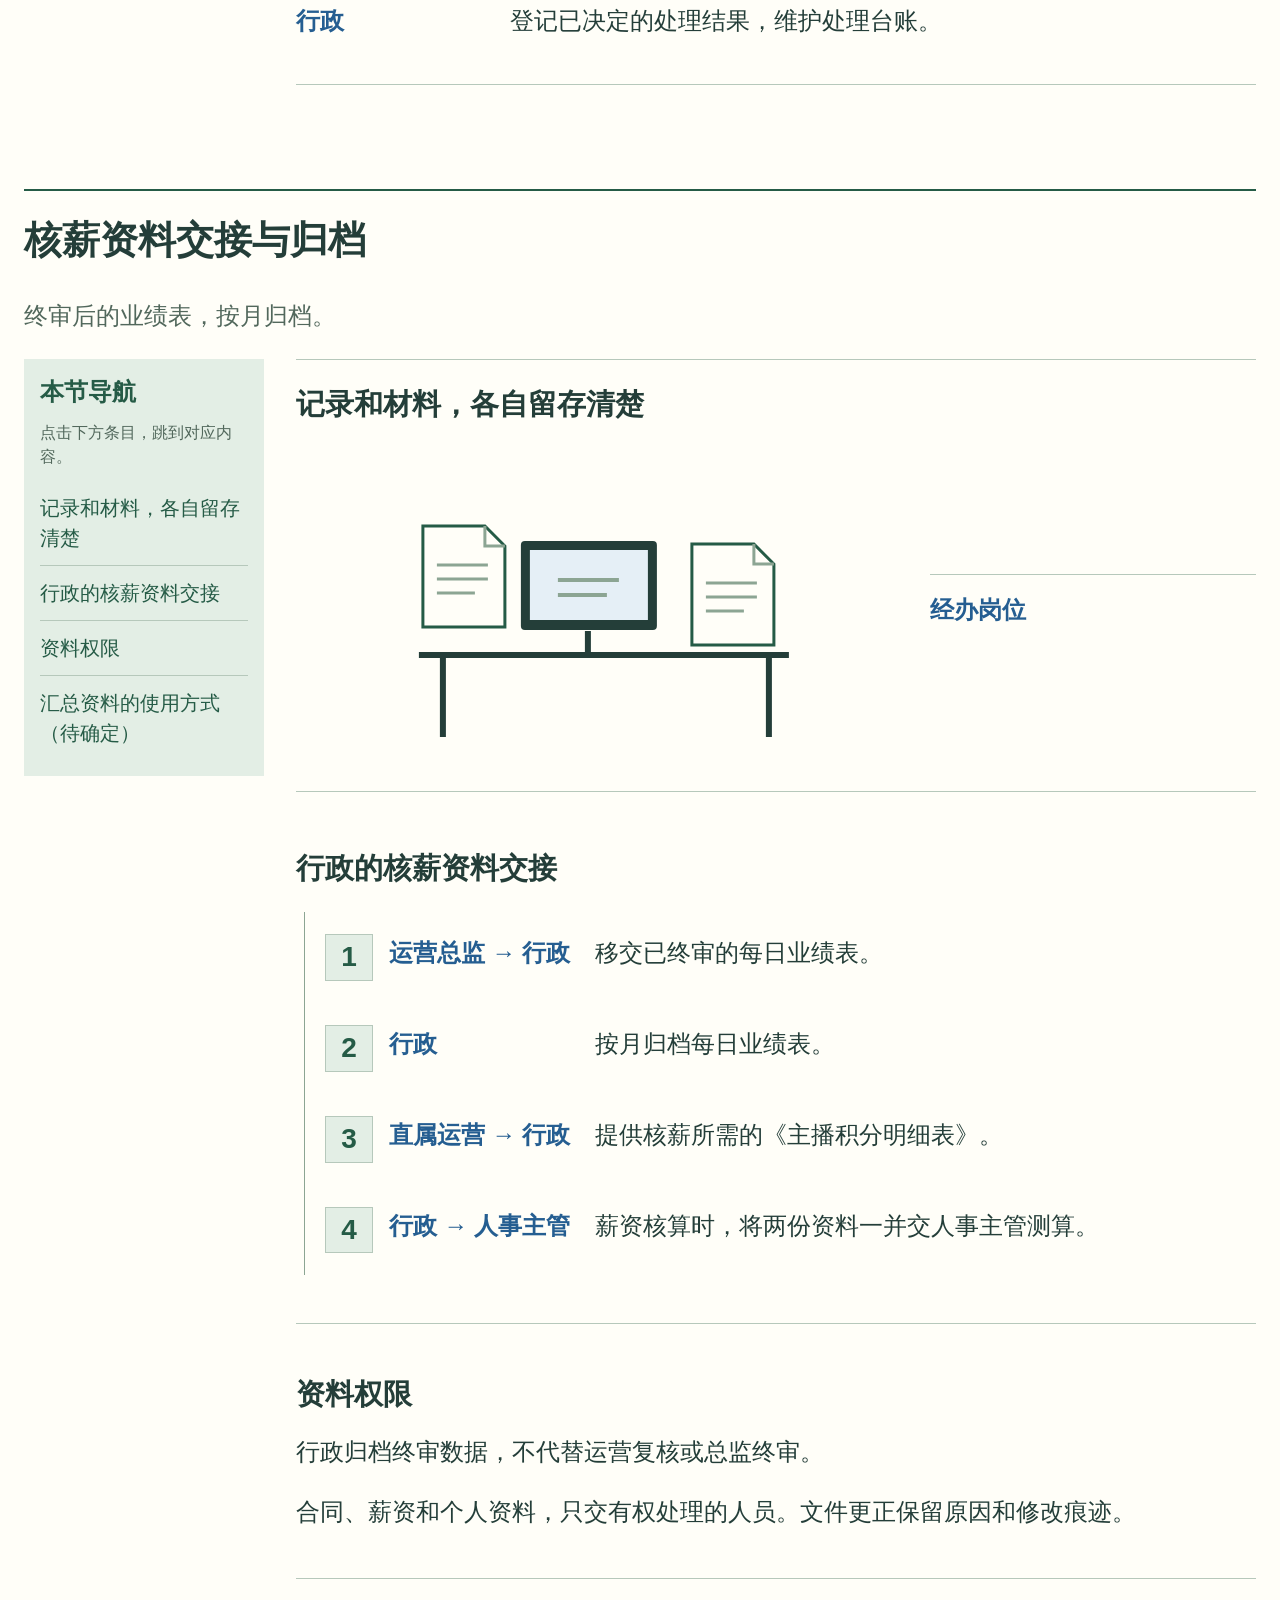
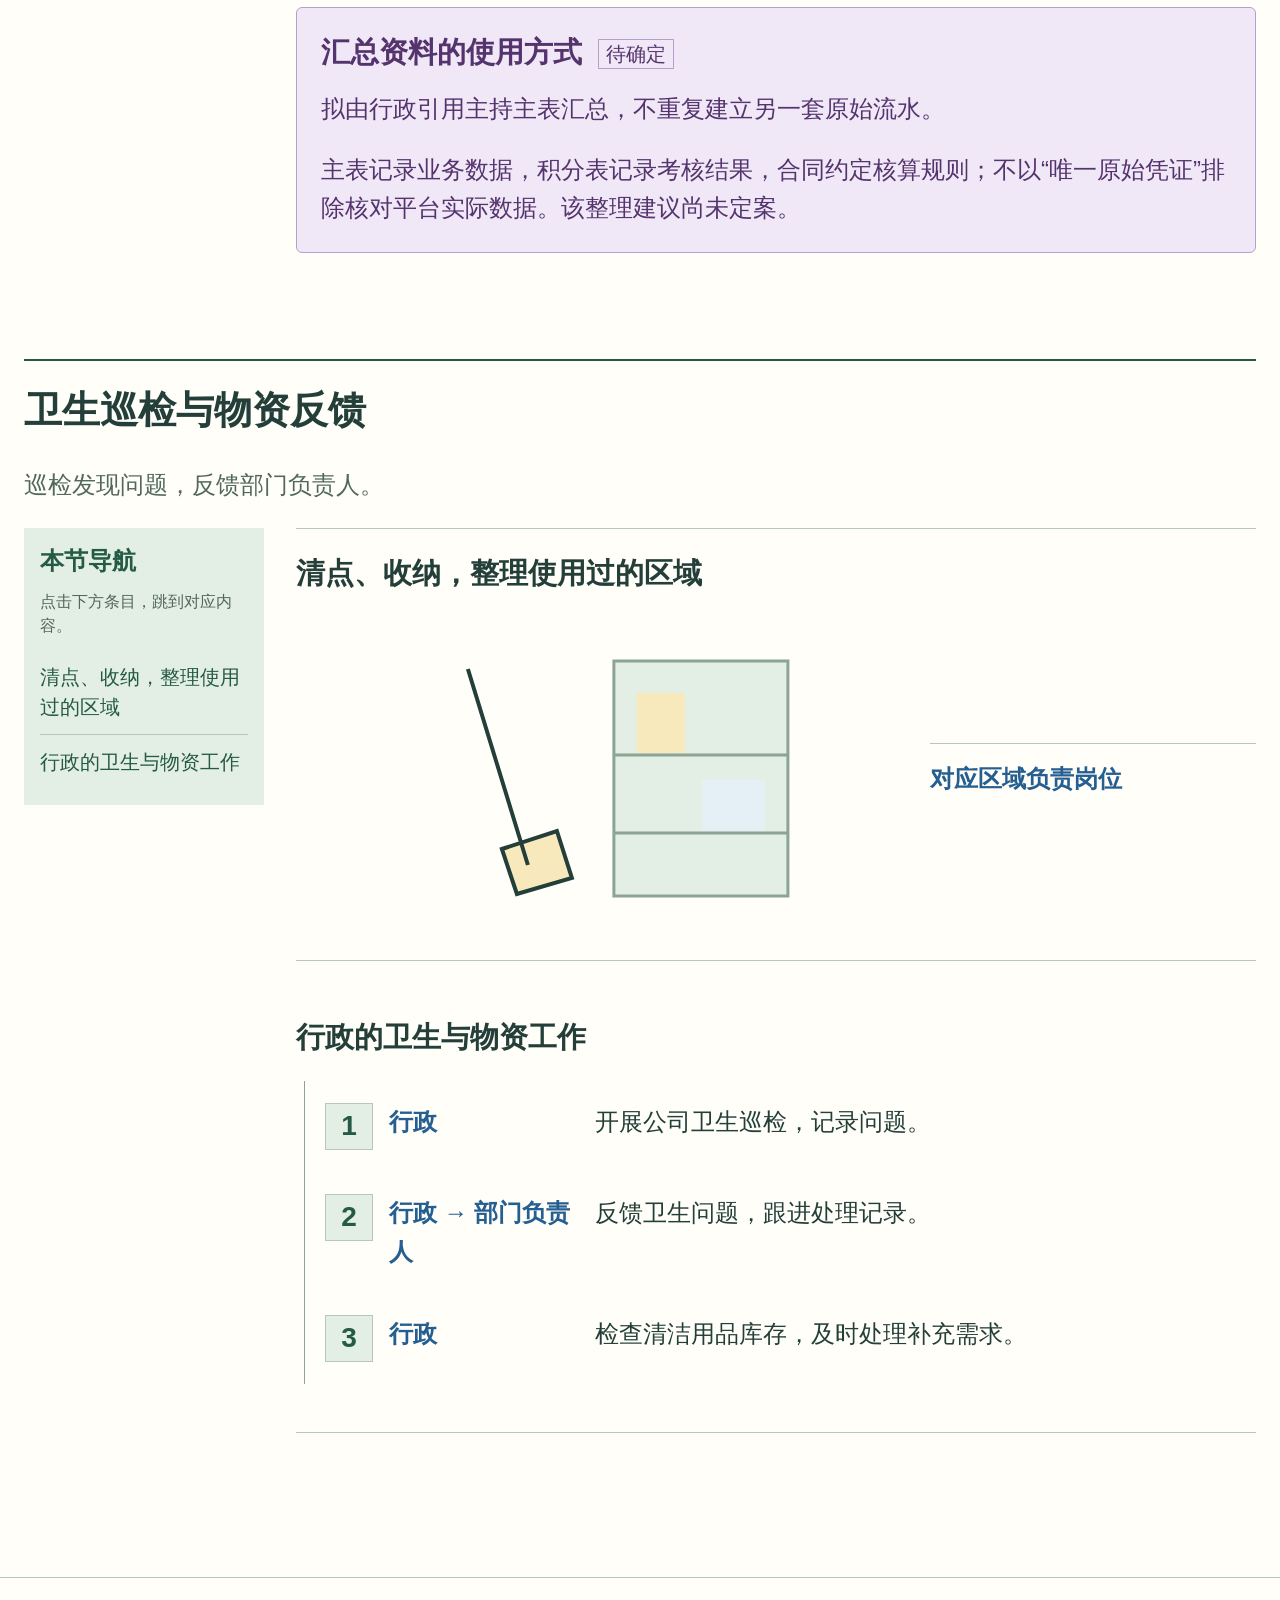
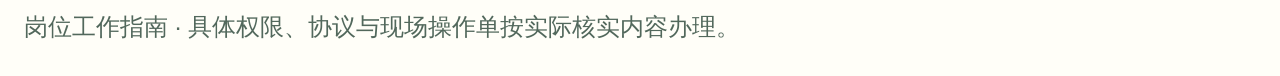
==== commit 6b3047e5: "Publish employee guide v11 with mobile chapter navigation Co-Authored-By: Claude Code <noreply@anthr" ====
--- a/admin.html
+++ b/admin.html
@@ -1 +1 @@
-<!doctype html><html lang="zh-CN"><head><meta charset="utf-8"><meta name="viewport" content="width=device-width,initial-scale=1"><title>行政：接待、汇总、巡检和归档。</title><link rel="stylesheet" href="base.css"><link rel="stylesheet" href="system.css"><script defer src="system.js"></script><link rel="stylesheet" href="pictorial.css"></head><body><header><a href="#top">员工工作指南</a><span>内部中文稿 · 未正式发布</span></header><main id="top"><h1>行政：接待、汇总、巡检和归档。</h1><p class="status-key">紫色条款旁的“待确定”表示尚未定案，不作为新增执行依据。</p><p><a href="index.html">返回岗位选择</a></p><p class="intro">行政负责记录与归档。归档不等于业务终审，登记处理结果不等于决定处罚。</p><form role="search" id="search-form"><label for="search">查找主题或动作</label><div><input id="search" type="search"><button>查找</button><button id="clear" type="button">全部</button></div></form><p id="result" role="status" aria-live="polite"></p><div class="layout"><nav aria-label="阅读脉络"><a href="#daily">日常</a><a href="#files">归档</a><a href="#clean">巡检</a></nav><div class="body"><article id="daily"><h2>把人员和日常情况记清楚。</h2><figure class="visual"><figcaption>行政记录：接收、核对、归档</figcaption><ol class="handoff"><li><svg class="object-art" viewBox="0 0 240 240" aria-hidden="true" fill="none" stroke="currentColor" stroke-width="6" stroke-linecap="round" stroke-linejoin="round"><circle cx="120" cy="39" r="23"/><path d="M78 130V96a42 42 0 0 1 84 0v34M98 103v47M142 103v47M98 150v64M142 150v64"/><circle cx="35" cy="91" r="17"/><path d="M8 174v-48a27 27 0 0 1 54 0v48M24 174v45M45 174v45"/><circle cx="205" cy="91" r="17"/><path d="M178 174v-48a27 27 0 0 1 54 0v48M194 174v45M215 174v45"/></svg><div><strong>行政</strong><span class="object-name">来访与人员变更</span><p>登记来访，更新名册</p></div></li><li><svg class="object-art" viewBox="0 0 240 240" aria-hidden="true" fill="none" stroke="currentColor" stroke-width="6" stroke-linecap="round" stroke-linejoin="round"><path d="M47 19h142v207H47zM29 48h35M29 82h35M29 116h35M29 150h35M29 184h35M85 60h73M85 92h73M85 124h29M139 124h19M85 156h29M139 156h19M85 188h73"/></svg><div><strong>行政</strong><span class="object-name">考勤与处理台账</span><p>汇总考勤，登记已决定的结果</p></div></li><li><svg class="object-art" viewBox="0 0 240 240" aria-hidden="true" fill="none" stroke="currentColor" stroke-width="6" stroke-linecap="round" stroke-linejoin="round"><path d="M24 64V40h73l20 24h99v146H24zM24 87h192"/><path d="M84 130h72M84 154h72M84 178h48"/></svg><div><strong>行政</strong><span class="object-name">汇总记录</span><p>按安排交主管并归档</p></div></li></ol></figure><section class="component"><h3>行政每天维护什么</h3><dl class="lanes"><div><dt>行政</dt><dd>接待来访人员，填写来访登记。</dd></div><div><dt>行政</dt><dd>维护员工入职名册，根据人事同步的人员变化更新。</dd></div><div><dt>行政</dt><dd>登记考勤，汇总月度考勤并核对出勤。</dd></div><div><dt>行政</dt><dd>分别汇总业绩、面试签约资料，按工作安排交主管。</dd></div><div><dt>行政</dt><dd>登记已决定的处理结果，维护处理台账。</dd></div></dl></section></article><article id="files"><h2>终审后的业绩表，按月归档。</h2><figure class="visual"><figcaption>业绩表交接：每一站的权限不同</figcaption><ol class="handoff"><li><svg class="object-art" viewBox="0 0 240 240" aria-hidden="true" fill="none" stroke="currentColor" stroke-width="6" stroke-linecap="round" stroke-linejoin="round"><path d="M47 19h142v207H47zM29 48h35M29 82h35M29 116h35M29 150h35M29 184h35M85 60h73M85 92h73M85 124h29M139 124h19M85 156h29M139 156h19M85 188h73"/></svg><div><strong>主持</strong><span class="object-name">每日业绩表</span><p>填报，下班前发团群</p></div></li><li><svg class="object-art" viewBox="0 0 240 240" aria-hidden="true" fill="none" stroke="currentColor" stroke-width="6" stroke-linecap="round" stroke-linejoin="round"><path d="M47 19h142v207H47zM29 48h35M29 82h35M29 116h35M29 150h35M29 184h35M85 60h73M85 92h73M85 124h29M139 124h19M85 156h29M139 156h19M85 188h73"/></svg><div><strong>直属运营</strong><span class="object-name">待复核数据</span><p>复核</p></div></li><li><svg class="object-art" viewBox="0 0 240 240" aria-hidden="true" fill="none" stroke="currentColor" stroke-width="6" stroke-linecap="round" stroke-linejoin="round"><path d="M120 19l81 31v67q-6 72-81 109-75-37-81-109V50zM81 120l28 28 55-63"/></svg><div><strong>运营总监</strong><span class="object-name">复核后数据</span><p>终审</p></div></li><li><svg class="object-art" viewBox="0 0 240 240" aria-hidden="true" fill="none" stroke="currentColor" stroke-width="6" stroke-linecap="round" stroke-linejoin="round"><path d="M24 64V40h73l20 24h99v146H24zM24 87h192"/><path d="M84 130h72M84 154h72M84 178h48"/></svg><div><strong>行政</strong><span class="object-name">终审后的表</span><p>按月归档</p></div></li><li><svg class="object-art" viewBox="0 0 240 240" aria-hidden="true" fill="none" stroke="currentColor" stroke-width="6" stroke-linecap="round" stroke-linejoin="round"><ellipse cx="120" cy="62" rx="85" ry="35"/><path d="M35 62v42c0 47 170 47 170 0V62M35 104v42c0 47 170 47 170 0v-42M35 146v39c0 47 170 47 170 0v-39M112 44l8 12 8-12M120 56v20M107 61h26"/></svg><div><strong>人事主管</strong><span class="object-name">业绩表＋积分明细</span><p>测算，不等于批准付款</p></div></li></ol></figure><section class="component"><h3>行政的核薪资料交接</h3><ol class="flow"><li><strong>运营总监 → 行政</strong><span>移交已终审的每日业绩表。</span></li><li><strong>行政</strong><span>按月归档每日业绩表。</span></li><li><strong>直属运营 → 行政</strong><span>提供核薪所需的《主播积分明细表》。</span></li><li><strong>行政 → 人事主管</strong><span>薪资核算时，将两份资料一并交人事主管测算。</span></li></ol></section><section class="component"><h3>资料权限</h3><p>行政归档终审数据，不代替运营复核或总监终审。</p><p>合同、薪资和个人资料，只交有权处理的人员。文件更正保留原因和修改痕迹。</p></section><section class="component uncertain-inline" data-uncertainty="data"><h3>汇总资料的使用方式 <small class="uncertain-label" title="尚未定案，不作为新增执行依据">待确定</small></h3><p>拟由行政引用主持主表汇总，不重复建立另一套原始流水。</p><p>主表记录业务数据，积分表记录考核结果，合同约定核算规则；不以“唯一原始凭证”排除核对平台实际数据。该整理建议尚未定案。</p></section></article><article id="clean"><h2>巡检发现问题，反馈部门负责人。</h2><figure class="visual parallel"><figcaption>卫生分工：使用者、专业岗位和行政各有动作</figcaption><ol class="handoff"><li><svg class="object-art" viewBox="0 0 240 240" aria-hidden="true" fill="none" stroke="currentColor" stroke-width="6" stroke-linecap="round" stroke-linejoin="round"><path d="M158 16L95 150M74 142l52 24-36 59-72-33zM48 181l32 15M61 163l32 15M158 155h59l-8 70h-44zM165 155q20-45 45 0"/></svg><div><strong>使用者</strong><span class="object-name">使用区域与物品</span><p>使用后清理、归位</p></div></li><li><svg class="object-art" viewBox="0 0 240 240" aria-hidden="true" fill="none" stroke="currentColor" stroke-width="6" stroke-linecap="round" stroke-linejoin="round"><rect x="28" y="48" width="184" height="122" rx="8"/><path d="M57 48l15-23h65l16 23M120 170v39M79 224l41-34 41 34"/><circle cx="123" cy="107" r="43"/><circle cx="123" cy="107" r="25"/><path d="M177 70h16"/></svg><div><strong>专业岗位</strong><span class="object-name">专业场地与物资</span><p>分别管理</p></div></li><li><svg class="object-art" viewBox="0 0 240 240" aria-hidden="true" fill="none" stroke="currentColor" stroke-width="6" stroke-linecap="round" stroke-linejoin="round"><path d="M47 19h142v207H47zM29 48h35M29 82h35M29 116h35M29 150h35M29 184h35M85 60h73M85 92h73M85 124h29M139 124h19M85 156h29M139 156h19M85 188h73"/></svg><div><strong>行政</strong><span class="object-name">巡检问题</span><p>记录，反馈部门负责人</p></div></li></ol></figure><section class="component"><h3>行政的卫生与物资工作</h3><ol class="flow"><li><strong>行政</strong><span>开展公司卫生巡检，记录问题。</span></li><li><strong>行政 → 部门负责人</strong><span>反馈卫生问题，跟进处理记录。</span></li><li><strong>行政</strong><span>检查清洁用品库存，及时处理补充需求。</span></li></ol></section></article><p id="empty" hidden>没有找到。换个词，或点“全部”。</p></div></div></main><p class="shared-link"><a href="common.html">查看全员共通要求</a></p><footer>员工工作指南 · 内部中文稿，未正式发布 · <a href="#top">回到顶部</a></footer></body></html>+<!doctype html><html lang="zh-CN"><head><meta charset="utf-8"><meta name="viewport" content="width=device-width,initial-scale=1"><title>行政：接待、汇总、巡检和归档。</title><script src="view-mode.js"></script><link rel="stylesheet" href="mode-layout.css"><script src="navigation.js" defer></script><script src="chapters.js" defer></script></head><body><div class="view-toolbar" role="group" aria-label="页面显示模式"><button type="button" data-view="mobile" aria-pressed="false">手机版</button><button type="button" data-view="desktop" aria-pressed="false">电脑版</button><span class="view-status" role="status"></span></div><div class="guide-viewport"><div class="guide-page"><header><a href="index.html">员工工作指南</a><span>内部中文稿 · 未正式发布</span></header><main><div class="page-heading"><a class="back-link" href="index.html">返回岗位选择</a><h1>行政：接待、汇总、巡检和归档。</h1><p class="intro">行政负责记录与归档。归档不等于业务终审，登记处理结果不等于决定处罚。</p><p class="status-note">紫色条款旁的“待确定”表示尚未定案，不作为新增执行依据。</p></div><details class="find-panel"><summary>查找本页内容</summary><form class="find-controls"><input type="search" aria-label="查找主题或动作" placeholder="输入岗位、动作或事项"><button type="submit">查找</button><button type="reset">全部</button></form><p class="find-result" role="status" aria-live="polite"></p></details><div class="layout"><nav aria-label="本页主题"><a href="#daily" aria-current="true">人员与日常情况记录</a><a href="#files">核薪资料交接与归档</a><a href="#clean">卫生巡检与物资反馈</a></nav><div class="content"><article id="daily"><h2>人员与日常情况记录</h2><p class="section-summary">把人员和日常情况记清楚。</p><div class="section-layout"><aside class="section-outline" aria-label="人员与日常情况记录的内容总览"><strong class="outline-desktop-title">本节导航</strong><strong class="outline-mobile-title">本节导航</strong><p class="outline-instruction">点击下方条目，跳到对应内容。</p><nav aria-label="人员与日常情况记录的子项"><a href="#daily-part-1">资料按类归档，保留原始记录</a><a href="#daily-part-2">行政每天维护什么</a></nav></aside><div class="section-body"><figure class="business-scene" data-scene="archive"><figcaption><h3 id="daily-part-1">资料按类归档，保留原始记录</h3></figcaption><svg viewBox="0 0 500 330" role="img" aria-label="资料按类归档，保留原始记录" xmlns="http://www.w3.org/2000/svg"><rect x="45" y="48" width="232" height="244" fill="#e3eee5" stroke="#8ca593" stroke-width="3"/><path d="M45 166H277" stroke="#8ca593" stroke-width="3"/><rect x="66" y="73" width="187" height="70" fill="#fffef8" stroke="#8ca593"/><rect x="66" y="191" width="187" height="70" fill="#fffef8" stroke="#8ca593"/><path d="M131 100H188V119H131M131 217H188V236H131" fill="none" stroke="#255b46" stroke-width="3"/><g transform="translate(334 127)"><path d="M0 0H62L82 20V101H0Z" fill="#fffef8" stroke="#255b46" stroke-width="3"/><path d="M62 0V20H82M14 39H65M14 53H65M14 67H52" stroke="#8ca593" stroke-width="3" fill="none"/></g><path d="M327 251H432" stroke="#255b46" stroke-width="4"/></svg><div class="scene-legend">行政／负责记录的岗位</div></figure><section class="component"><h3 id="daily-part-2">行政每天维护什么</h3><dl class="lanes"><div><dt>行政</dt><dd>接待来访人员，填写来访登记。</dd></div><div><dt>行政</dt><dd>维护员工入职名册，根据人事同步的人员变化更新。</dd></div><div><dt>行政</dt><dd>登记考勤，汇总月度考勤并核对出勤。</dd></div><div><dt>行政</dt><dd>分别汇总业绩、面试签约资料，按工作安排交主管。</dd></div><div><dt>行政</dt><dd>登记已决定的处理结果，维护处理台账。</dd></div></dl></section></div></div></article><article id="files"><h2>核薪资料交接与归档</h2><p class="section-summary">终审后的业绩表，按月归档。</p><div class="section-layout"><aside class="section-outline" aria-label="核薪资料交接与归档的内容总览"><strong class="outline-desktop-title">本节导航</strong><strong class="outline-mobile-title">本节导航</strong><p class="outline-instruction">点击下方条目，跳到对应内容。</p><nav aria-label="核薪资料交接与归档的子项"><a href="#files-part-1">记录和材料，各自留存清楚</a><a href="#files-part-2">行政的核薪资料交接</a><a href="#files-part-3">资料权限</a><a href="#files-part-4">汇总资料的使用方式（待确定）</a></nav></aside><div class="section-body"><figure class="business-scene" data-scene="record"><figcaption><h3 id="files-part-1">记录和材料，各自留存清楚</h3></figcaption><svg viewBox="0 0 500 330" role="img" aria-label="记录和材料，各自留存清楚" xmlns="http://www.w3.org/2000/svg"><path d="M70 218H440M94 218V300M420 218V300" stroke="#243e39" stroke-width="6"/><rect x="172" y="104" width="136" height="89" rx="4" fill="#243e39"/><rect x="181" y="113" width="118" height="70" fill="#e5eff6"/><path d="M239 194V215" stroke="#243e39" stroke-width="6"/><g transform="translate(74 89)"><path d="M0 0H62L82 20V101H0Z" fill="#fffef8" stroke="#255b46" stroke-width="3"/><path d="M62 0V20H82M14 39H65M14 53H65M14 67H52" stroke="#8ca593" stroke-width="3" fill="none"/></g><g transform="translate(343 107)"><path d="M0 0H62L82 20V101H0Z" fill="#fffef8" stroke="#255b46" stroke-width="3"/><path d="M62 0V20H82M14 39H65M14 53H65M14 67H52" stroke="#8ca593" stroke-width="3" fill="none"/></g><path d="M209 143H270M209 158H258" stroke="#8ca593" stroke-width="4"/></svg><div class="scene-legend">经办岗位</div></figure><section class="component"><h3 id="files-part-2">行政的核薪资料交接</h3><ol class="flow"><li><strong>运营总监 → 行政</strong><span>移交已终审的每日业绩表。</span></li><li><strong>行政</strong><span>按月归档每日业绩表。</span></li><li><strong>直属运营 → 行政</strong><span>提供核薪所需的《主播积分明细表》。</span></li><li><strong>行政 → 人事主管</strong><span>薪资核算时，将两份资料一并交人事主管测算。</span></li></ol></section><section class="component"><h3 id="files-part-3">资料权限</h3><p>行政归档终审数据，不代替运营复核或总监终审。</p><p>合同、薪资和个人资料，只交有权处理的人员。文件更正保留原因和修改痕迹。</p></section><section class="component uncertainty" data-uncertainty="data"><h3 id="files-part-4">汇总资料的使用方式 <small class="uncertain-label">待确定</small></h3><p>拟由行政引用主持主表汇总，不重复建立另一套原始流水。</p><p>主表记录业务数据，积分表记录考核结果，合同约定核算规则；不以“唯一原始凭证”排除核对平台实际数据。该整理建议尚未定案。</p></section></div></div></article><article id="clean"><h2>卫生巡检与物资反馈</h2><p class="section-summary">巡检发现问题，反馈部门负责人。</p><div class="section-layout"><aside class="section-outline" aria-label="卫生巡检与物资反馈的内容总览"><strong class="outline-desktop-title">本节导航</strong><strong class="outline-mobile-title">本节导航</strong><p class="outline-instruction">点击下方条目，跳到对应内容。</p><nav aria-label="卫生巡检与物资反馈的子项"><a href="#clean-part-1">清点、收纳，整理使用过的区域</a><a href="#clean-part-2">行政的卫生与物资工作</a></nav></aside><div class="section-body"><figure class="business-scene" data-scene="clean"><figcaption><h3 id="clean-part-1">清点、收纳，整理使用过的区域</h3></figcaption><svg viewBox="0 0 500 330" role="img" aria-label="清点、收纳，整理使用过的区域" xmlns="http://www.w3.org/2000/svg"><rect x="265" y="55" width="174" height="235" fill="#e3eee5" stroke="#8ca593" stroke-width="3"/><path d="M265 149H439M265 227H439" stroke="#8ca593" stroke-width="3"/><rect x="288" y="87" width="48" height="60" fill="#f8e9bc"/><rect x="353" y="174" width="63" height="51" fill="#e5eff6"/><path d="M119 63L179 259M153 243L208 225L223 272L168 288Z" fill="#f8e9bc" stroke="#243e39" stroke-width="4"/></svg><div class="scene-legend">对应区域负责岗位</div></figure><section class="component"><h3 id="clean-part-2">行政的卫生与物资工作</h3><ol class="flow"><li><strong>行政</strong><span>开展公司卫生巡检，记录问题。</span></li><li><strong>行政 → 部门负责人</strong><span>反馈卫生问题，跟进处理记录。</span></li><li><strong>行政</strong><span>检查清洁用品库存，及时处理补充需求。</span></li></ol></section></div></div></article></div></div></main><footer>岗位工作指南 · 具体权限、协议与现场操作单按实际核实内容办理。</footer></div></div></body></html>
--- a/mode-layout.css
+++ b/mode-layout.css
@@ -0,0 +1,56 @@
+:root{font:24px/1.6 'Microsoft YaHei','Segoe UI',sans-serif;color:#243e39;background:#fffef8;--green:#255b46;--blue:#255e91;--line:#b6c8bb}*{box-sizing:border-box}body{margin:0}a{color:var(--green);text-underline-offset:5px}header{display:flex;justify-content:space-between;gap:20px;padding:22px max(20px,calc((100% - 1280px)/2));border-bottom:1px solid var(--line)}header>a{font-weight:800;text-decoration:none}main{max-width:1280px;padding:40px 24px;margin:auto}h1{font-size:52px;line-height:1.3;margin:0 0 24px}h2{font-size:38px;line-height:1.35;margin:0 0 30px}h3{font-size:29px;line-height:1.4;margin:0 0 22px}p{margin:0 0 22px}.intro{margin-bottom:42px}.layout{display:grid;grid-template-columns:72px minmax(0,1fr);gap:40px}nav{position:sticky;top:16px;align-self:start;background:#e3eee5;padding:6px}nav a{display:block;text-align:center;padding:20px 0;border-bottom:1px solid var(--line);font-weight:700;text-decoration:none}nav a:last-child{border:0}article{padding:26px 0 50px;margin-bottom:36px;border-top:2px solid var(--green);scroll-margin-top:20px}section{margin:32px 0;padding:26px 0;border-bottom:1px solid var(--line)}.org{display:grid;gap:24px;margin:32px 0}.branch{display:grid;grid-template-columns:1fr 2.4fr;gap:28px}.branch>strong{background:var(--green);color:#fff;padding:18px;align-self:start}.branch>div{border-left:1px solid #7c9c85;padding-left:22px;display:flex;flex-wrap:wrap;gap:12px}.branch span{padding:14px 18px;background:#e3eee5}.contrast{display:grid;grid-template-columns:1fr 1fr;gap:28px;margin:30px 0}.contrast>div{padding:24px;background:#e3eee5}.contrast p{margin:0}.contrast strong{font-size:32px}.question{font-weight:700;border-top:1px solid var(--line);padding-top:24px;margin-top:32px}.state{color:#52685c}.lanes{margin:0}.lanes>div{display:grid;grid-template-columns:150px minmax(0,1fr);gap:24px;padding:20px 0;border-bottom:1px solid var(--line)}.lanes>div:last-child{border:0}.lanes dt{font-weight:700;color:var(--blue)}.lanes dd{margin:0}.time-axis{display:grid;grid-template-columns:1fr 1fr;gap:24px;margin:32px 0}.time-axis>div{padding:24px;background:#f8e9bc;color:#604b16}.time-axis strong{font-size:32px;display:block}.time-axis span{display:block;margin-top:16px}.boundary{background:#f8eee7;color:#853b30;padding:26px;margin:32px 0}.proposal{background:#f0f3ec;padding:26px}.proposal h3{color:var(--green)}.fields{display:flex;flex-wrap:wrap;gap:18px;margin:24px 0}.fields>span{flex:1;min-width:130px;background:#e3eee5;padding:22px;text-align:center}.fields strong{font-size:36px}.flow{list-style:none;padding:0;margin:30px 0}.flow li{position:relative;display:grid;grid-template-columns:150px minmax(0,1fr);gap:24px;background:#e5eff6;padding:24px;margin-bottom:44px}.flow li:not(:last-child):after{content:'↓';position:absolute;bottom:-40px;left:30px;font-size:28px;color:var(--green)}.flow strong{color:var(--blue)}.tiers{margin:0}.tiers>div{display:flex;justify-content:space-between;gap:24px;padding:18px 0;border-bottom:1px solid var(--line)}.tiers dd{margin:0;color:var(--blue);font-weight:700}.pending{background:#f0e8f7;color:#55346e;padding:30px;border:1px solid #b9a0ca;border-radius:6px}.org .branch{margin:0;padding:0;border-bottom:0}.short-lines{list-style:none;padding:0;margin:0}.short-lines li{margin-bottom:18px}.pending dl{margin:0}.pending dt{font-weight:800;margin:24px 0 10px}.pending dd{margin:0}.pending p:last-child{font-weight:700;margin-top:28px;border-top:1px solid #b9a0ca;padding-top:20px;margin-bottom:0}footer{border-top:1px solid var(--line);padding:30px 24px}::selection{background:#ecd58d;color:#243e39}:focus-visible{outline:3px solid var(--blue);outline-offset:4px}html{scrollbar-color:#8ca593 #f0f4ed}p,dd,span{overflow-wrap:anywhere}@container guide (max-width:800px){h1{font-size:40px}h2{font-size:34px}.branch{grid-template-columns:1fr;gap:14px}.lanes>div,.flow li{grid-template-columns:1fr;gap:10px}.contrast,.time-axis{grid-template-columns:1fr}.tiers>div{display:block}.tiers dd{margin-top:12px}.layout{gap:22px}}@container guide (max-width:500px){main{padding:28px 12px}header{padding:16px 12px;flex-wrap:wrap;gap:8px}h1{font-size:36px}h2{font-size:32px}h3{font-size:28px}.layout{grid-template-columns:54px minmax(0,1fr);gap:14px}nav{position:static;padding:3px}nav a{padding:18px 0}.proposal,.pending,.boundary{padding:20px 14px}.fields{display:block}.fields>span{display:block;margin-bottom:14px;min-width:0}.time-axis>div,.contrast>div{padding:20px}.branch>div{padding-left:12px}.branch span{padding:12px}.flow li{padding:18px}footer{padding:24px 12px}}
+
+/* Project-only editorial refinement; shared base tokens remain unchanged. */
+html{scroll-behavior:smooth}body{background:#fffef8}header{font-size:24px;padding-top:16px;padding-bottom:16px}header span{color:#52685c}main{padding-top:36px}.page-heading{max-width:1020px;margin-bottom:34px}.page-heading h1{max-width:1000px;text-wrap:balance}.page-heading .intro{margin:0;max-width:40em}.back-link{display:inline-block;margin-bottom:20px}.status-note{font-size:24px;margin-top:18px;color:#55346e;max-width:42em}.layout{align-items:start}.content{min-width:0}article{padding-top:24px;margin-bottom:28px}article>h2{max-width:28em;text-wrap:balance;margin-bottom:26px}section{margin:26px 0;padding:24px 0}h3{text-wrap:balance;max-width:34em}p,dd,li{max-width:42em}figure{margin:26px 0 40px}figure h3{margin-bottom:12px}figcaption>p{margin:0 0 12px}.equipment-plate{border-top:1px solid #b6c8bb;border-bottom:1px solid #b6c8bb;padding:26px 0}.equipment-pair{display:grid;grid-template-columns:1fr 1fr;gap:28px}.equipment-pair>div{min-width:0}.equipment-pair svg{display:block;width:100%;height:auto;max-height:280px}.equipment-pair strong{display:block;font-size:28px;color:#255e91;margin:10px 0}.equipment-pair p{margin-bottom:18px}.figure-note{color:#52685c;margin:18px 0 0;padding-top:16px;border-top:1px solid #b6c8bb}.time-band{display:grid;grid-template-columns:1fr 1fr;background:#f8e9bc;color:#604b16;margin:24px 0 32px}.time-band>div{padding:22px 26px}.time-band>div+div{border-left:1px solid #cdbd8c}.time-band strong{display:block;font-size:32px;font-variant-numeric:tabular-nums;margin-bottom:12px}.time-band p{margin:0}.content .lanes>div{grid-template-columns:minmax(130px,190px) minmax(0,1fr);gap:24px;padding:20px 0}.content .lanes dt{overflow-wrap:normal}.content .flow{counter-reset:step;list-style:none;margin:24px 0}.content .flow li{counter-increment:step;background:none;border-top:1px solid #b6c8bb;grid-template-columns:48px minmax(130px,190px) minmax(0,1fr);gap:16px;padding:22px 0;margin:0}.content .flow li:before{content:counter(step);color:#255b46;font-size:28px;font-weight:700;font-variant-numeric:tabular-nums}.content .flow li:after{display:none}.content .flow li strong{color:#255e91}.content .fields{display:grid;grid-template-columns:repeat(2,minmax(0,1fr));gap:0;background:#eceeeb;margin:24px 0}.content .fields>span{display:block;text-align:left;background:none;min-width:0;padding:20px 24px;border-bottom:1px solid #cdd3cd;margin:0}.content .fields>span:nth-child(even){border-left:1px solid #cdd3cd}.content .fields>span:last-child:nth-child(odd){grid-column:1/-1}.uncertainty{background:#f0e8f7;color:#55346e;border:1px solid #b9a0ca;border-radius:6px;padding:24px;margin:28px 0}.uncertainty h3{color:#55346e}.uncertain-label{font-size:20px;font-weight:400;white-space:nowrap;display:inline-block;border:1px solid #b9a0ca;padding:0 7px;margin-left:8px;vertical-align:middle}.uncertainty p:last-child{margin-bottom:0}.uncertainty .decision-line{padding-top:18px;border-top:1px solid #b9a0ca;font-weight:700}.note-list{padding:0;list-style:none;margin:0}.note-list li{margin:0 0 18px;padding:0}.note-list li:last-child{margin:0}.relationship-plate{padding:26px 0 0}.org-root{background:#255b46;color:#fffef8;padding:18px 22px;font-weight:700;max-width:400px}.org-trunks{border-left:1px solid #8ca593;margin:0 0 24px 22px;padding:26px 0 0 24px}.org-support{display:grid;grid-template-columns:1fr 1fr;gap:20px;margin-bottom:24px}.org-support>div{border-top:1px solid #8ca593;padding:16px 20px;background:#e3eee5}.org-business>strong{display:block;background:#255b46;color:#fffef8;padding:18px 22px}.org-specialists{display:grid;grid-template-columns:repeat(3,minmax(0,1fr));border:1px solid #b6c8bb;border-top:0}.org-specialists>div{padding:18px;color:#255e91;min-width:0;border-bottom:1px solid #b6c8bb}.org-specialists>div:nth-child(3n+2),.org-specialists>div:nth-child(3n){border-left:1px solid #b6c8bb}.org-child{margin:14px 0 0 8px;border-left:1px solid #8ca593;padding:10px 0 0 16px;color:#255e91;font-weight:700}.onsite{background:#e5eff6;padding:22px 26px;color:#255e91}.onsite strong{font-size:28px}.onsite p{margin:10px 0 0}.role-directory{display:grid;grid-template-columns:repeat(2,minmax(0,1fr));gap:0;margin:20px 0}.role-directory a{display:block;padding:24px 0;border-bottom:1px solid #b6c8bb;text-decoration:none}.role-directory a:nth-child(even){padding-left:30px}.role-directory strong{display:block;font-size:29px;color:#255e91}.role-directory span{display:block;margin-top:8px}.find-panel{margin:24px 0 32px;padding:0;border-bottom:0}.find-panel summary{cursor:pointer;text-decoration:underline;text-underline-offset:5px;color:#255b46}.find-controls{display:flex;gap:12px;margin-top:16px}.find-controls input{min-width:0;flex:1;background:#fffef8;color:#243e39;font:inherit;border:1px solid #b6c8bb;padding:12px;caret-color:#255e91}.find-controls button{font:inherit;padding:12px 18px;border:1px solid #b6c8bb;background:#e3eee5;color:#255b46;cursor:pointer}.find-controls button:hover{background:#d0e3d4}.find-controls button:active{background:#b6c8bb}.find-result{margin:14px 0 0}.content [hidden]{display:none!important}nav a[aria-current=true]{background:#255b46;color:#fffef8}footer{max-width:1280px;margin:auto;color:#52685c}.management-detail p{margin-bottom:18px}.contrast{margin:24px 0}.contrast>div{background:#eceeeb}.question{margin-top:32px}.content .component h3{margin-bottom:18px}a:hover{text-decoration-thickness:2px}::placeholder{color:#52685c;opacity:1}@container guide (max-width:1000px){.equipment-pair{gap:20px}.content .lanes>div{grid-template-columns:150px minmax(0,1fr)}.content .flow li{grid-template-columns:40px minmax(0,1fr)}.content .flow li>span{grid-column:2}.org-specialists{grid-template-columns:repeat(2,minmax(0,1fr))}.org-specialists>div:nth-child(n){border-left:0}.org-specialists>div:nth-child(even){border-left:1px solid #b6c8bb}}
+@container guide (max-width:800px){.equipment-pair{grid-template-columns:1fr}.equipment-pair>div+div{border-top:1px solid #b6c8bb;padding-top:18px}.equipment-pair svg{max-height:260px}.time-band{grid-template-columns:1fr}.time-band>div+div{border-left:0;border-top:1px solid #cdbd8c}.content .lanes>div{grid-template-columns:1fr;gap:8px}.content .fields{grid-template-columns:1fr}.content .fields>span:nth-child(n){grid-column:auto;border-left:0}.org-support{grid-template-columns:1fr}.org-specialists{grid-template-columns:1fr}.org-specialists>div:nth-child(n){border-left:0}.role-directory{grid-template-columns:1fr}.role-directory a:nth-child(n){padding-left:0}.org-trunks{margin-left:12px;padding-left:18px}}
+@container guide (max-width:500px){header span{display:none}.page-heading{margin-bottom:26px}.page-heading h1{font-size:36px}.intro{margin-bottom:22px}.status-note{margin-top:14px}.equipment-pair svg{max-height:none}.equipment-plate{padding:20px 0}.equipment-pair strong{font-size:28px}.time-band>div{padding:20px 16px}.time-band strong{font-size:29px}.uncertainty{padding:20px 14px}.org-trunks{margin-left:8px;padding-left:12px}.org-specialists>div,.org-support>div{padding:16px 14px}.onsite{padding:20px 14px}.find-controls{flex-wrap:wrap}.find-controls input{flex-basis:100%;width:100%}.find-controls button{flex:1}.content .flow li{grid-template-columns:30px minmax(0,1fr);gap:10px}.content .flow li>span{grid-column:2}.content .fields>span{padding:18px 14px}.figure-note{font-size:24px}.relationship-plate h3{font-size:28px}.back-link{margin-bottom:14px}footer{font-size:24px}}
+@media(prefers-reduced-motion:reduce){html{scroll-behavior:auto}}
+
+main{padding-top:26px}.back-link{margin-bottom:12px}.page-heading{margin-bottom:20px}.page-heading h1{margin-bottom:16px}.status-note{margin-top:12px}.find-panel{margin:12px 0 20px}.equipment-plate{margin-top:10px}.component:has(+.equipment-plate){padding-bottom:10px;margin-bottom:10px;border-bottom:0}.photo-equipment{display:grid;grid-template-columns:1fr 1fr;gap:28px;align-items:center}.photo-equipment svg{display:block;width:100%;height:auto}.photo-equipment strong{color:#255e91;font-size:29px}.onsite-plate,.handoff-plate{border-top:1px solid #b6c8bb;border-bottom:1px solid #b6c8bb;padding:24px 0}.responsibility-map{display:grid;grid-template-columns:1fr 1fr 1fr;gap:30px;margin:26px 0}.responsibility-map>div{padding:22px;background:#e5eff6;color:#255e91;position:relative}.responsibility-map strong{font-size:29px}.responsibility-map p{margin:12px 0 0}.responsibility-map>div:first-child:after{content:"→";position:absolute;right:-28px;top:26px;color:#255b46}.responsibility-map>div:last-child:before{content:"←";position:absolute;left:-27px;top:26px;color:#255b46}.responsibility-map .map-target{background:#eceeeb;color:#243e39}.document-flow{display:grid;grid-template-columns:170px minmax(0,1fr);gap:32px;margin:28px 0}.document-object{align-self:start;color:#255b46}.paper-symbol{display:block;width:72px;height:90px;border:2px solid #255b46;margin-bottom:18px;background:repeating-linear-gradient(to bottom,transparent 0,transparent 18px,#b6c8bb 19px,transparent 20px);background-size:48px 60px;background-repeat:no-repeat;background-position:center}.document-flow ol{list-style:none;padding:0;margin:0;border-left:1px solid #8ca593}.document-flow li{position:relative;padding:0 0 26px 28px}.document-flow li:before{content:"";position:absolute;width:9px;height:9px;background:#255b46;left:-5px;top:13px}.document-flow li:last-child{padding-bottom:0}.document-flow li strong{color:#255e91}.document-flow li p{margin:8px 0 0}.condition{background:#f8e9bc;color:#604b16;padding:24px}.condition p:last-child{margin:0}@container guide (max-width:800px){.photo-equipment{grid-template-columns:1fr}.responsibility-map{grid-template-columns:1fr;gap:24px}.responsibility-map>div:first-child:after{content:"↓";right:auto;left:24px;top:auto;bottom:-32px}.responsibility-map>div:last-child:before{content:"↑";top:-33px;left:24px}.document-flow{grid-template-columns:1fr;gap:22px}.document-object{display:flex;align-items:center;gap:20px}.paper-symbol{width:44px;height:58px;margin:0;flex-shrink:0;background-size:28px 40px}.document-flow ol{margin-left:5px}.condition{padding:20px 14px}}
+
+.content .flow{border-left:1px solid #8ca593;margin-left:8px}.content .flow li{border-top:0;padding-left:20px}.content .flow li:before{background:#e3eee5;align-self:start;text-align:center;border:1px solid #b6c8bb}.handoff-lanes{border-left:1px solid #b9a0ca;padding-left:20px}.handoff-lanes>div{position:relative}.handoff-lanes>div:before{content:"";position:absolute;width:7px;height:7px;background:#55346e;left:-24px;top:33px}.content .flow li>span{max-width:40em}
+
+.business-scene{display:grid;grid-template-columns:minmax(0,1.3fr) minmax(190px,.7fr);column-gap:28px;align-items:center;border-top:1px solid #b6c8bb;border-bottom:1px solid #b6c8bb;padding:24px 0;margin:24px 0 32px}.business-scene figcaption{grid-column:1/-1}.business-scene svg{width:100%;height:auto;max-height:330px;display:block}.scene-legend{font-size:24px;color:#255e91;font-weight:700;border-top:1px solid #b6c8bb;padding-top:16px}.explicit-org{margin:24px 0 36px}.management-tree,.management-tree ul{list-style:none;padding:0;margin:0}.management-tree ul{margin-left:28px;padding-left:28px;border-left:1px solid #255b46}.management-tree li{position:relative;padding:14px 0 0}.management-tree ul>li:before{content:"";position:absolute;left:-28px;top:43px;width:28px;border-top:1px solid #255b46}.management-tree ul>li:last-child:after{content:"";position:absolute;left:-29px;top:44px;bottom:0;width:2px;background:#fffef8}.tree-node{border:1px solid #b6c8bb;background:#e3eee5;padding:14px 20px;position:relative;z-index:1;max-width:650px}.tree-node strong{display:block;color:#255b46;font-size:28px}.tree-node span{display:block;color:#255e91;font-size:24px;margin-top:4px}.management-tree>li>.tree-node{background:#255b46}.management-tree>li>.tree-node strong{color:#fffef8}.management-tree ul ul .tree-node{background:#fffef8}@container guide (max-width:800px){.business-scene{grid-template-columns:1fr}.business-scene svg{max-height:300px}.scene-legend{margin-top:12px}.management-tree ul{margin-left:14px;padding-left:18px}.management-tree ul>li:before{left:-18px;width:18px}.management-tree ul>li:last-child:after{left:-19px}.tree-node{padding:14px}.tree-node strong{font-size:28px}}@container guide (max-width:500px){.management-tree ul{margin-left:6px;padding-left:12px}.management-tree ul>li:before{left:-12px;width:12px}.management-tree ul>li:last-child:after{left:-13px}.tree-node{padding:12px 10px}.tree-node span{font-size:24px}.business-scene{padding:20px 0}.business-scene svg{max-height:none}}
+
+.reward-steps{display:grid;grid-template-columns:repeat(3,minmax(0,1fr));gap:16px;align-items:end;margin:26px 0}.reward-steps>div{background:#e3eee5;border-bottom:3px solid #255b46;padding:22px 18px;min-height:calc(190px + var(--step)*35px)}.reward-steps strong{color:#255e91;font-size:28px}.reward-steps p{margin:14px 0 0}@container guide (max-width:800px){.reward-steps{grid-template-columns:1fr}.reward-steps>div{min-height:0;margin-left:calc(var(--step)*12px)}}
+
+/* Pyramid: shared data, explicit edges, independent compact branch widths. */
+.pyramid-org{margin:24px 0 40px}.pyramid-chief{display:flex;justify-content:center;padding-bottom:30px;position:relative}.pyramid-chief:after{content:'';position:absolute;bottom:0;left:50%;height:30px;border-left:1px solid #255b46}.role-box{padding:16px 12px;border:1px solid #b6c8bb;background:#fffef8;position:relative;z-index:1}.role-box strong{font-size:28px;display:block;color:#255e91}.role-box p{font-size:24px;line-height:1.5;margin:8px 0 0}.pyramid-chief .role-box{background:#255b46;min-width:220px;text-align:center}.pyramid-chief strong{color:#fffef8}.pyramid-branches{display:grid;grid-template-columns:minmax(140px,1fr) minmax(0,4.7fr) minmax(140px,1fr);gap:18px;position:relative}.pyramid-branches:before{content:'';position:absolute;top:0;left:7%;right:7%;border-top:1px solid #255b46}.pyramid-branch{padding-top:28px;position:relative;min-width:0}.pyramid-branch:before{content:'';position:absolute;top:0;left:50%;height:28px;border-left:1px solid #255b46}.pyramid-branch>.role-box{background:#e3eee5;min-height:160px}.operational>.role-box{max-width:290px;margin:auto}.operations-team{display:grid;grid-template-columns:repeat(5,minmax(0,1fr));gap:10px;margin-top:30px;position:relative;padding-top:24px}.operations-team:before{content:'';position:absolute;top:0;left:10%;right:10%;border-top:1px solid #255b46}.operations-team:after{content:'';position:absolute;left:50%;top:-30px;height:30px;border-left:1px solid #255b46}.team-branch{position:relative;min-width:0}.team-branch:before{content:'';position:absolute;left:50%;top:-24px;height:24px;border-left:1px solid #255b46}.team-branch>.role-box{padding:12px 8px;min-height:230px}.team-branch strong{font-size:24px}.anchor-child,.hr-child{position:relative;padding-top:28px}.anchor-child:before,.hr-child:before{content:'';position:absolute;left:50%;top:0;height:28px;border-left:1px solid #255b46}.pyramid-org .figure-note{margin-top:24px}.pyramid-org [data-role=人事专员] strong{font-size:24px}
+@container guide (min-width:1100px){.layout:has(.pyramid-org){grid-template-columns:1fr;gap:24px}.layout:has(.pyramid-org)>nav{display:flex;position:static;gap:12px;background:none;padding:0}.layout:has(.pyramid-org)>nav a{padding:12px 22px;border:1px solid #b6c8bb}}
+.sr-only{position:absolute;width:1px;height:1px;padding:0;margin:-1px;overflow:hidden;clip-path:inset(50%);white-space:nowrap;border:0}.mobile-parent-label,.rotate-hint{display:none}
+.org-scroll{overflow-x:auto;overscroll-behavior-x:contain;scrollbar-color:#8ca593 #e3eee5}.org-scroll:focus-visible{outline:2px solid #255e91;outline-offset:4px}
+/* Keep topology at phone widths: scroll the figure, never the page. */
+@container guide (max-width:1099px){
+.layout:has(.pyramid-org){grid-template-columns:minmax(0,1fr)!important;gap:20px}
+.layout:has(.pyramid-org)>nav{position:static;display:flex;flex-wrap:wrap;gap:8px;background:none;padding:0}
+.layout:has(.pyramid-org)>nav a{padding:10px 14px;border:1px solid #b6c8bb}
+.org-canvas{min-width:680px}
+.pyramid-branches{grid-template-columns:minmax(84px,1fr) minmax(0,5.4fr) minmax(84px,1fr);gap:10px}
+.pyramid-branches:before{left:6.76%;right:6.76%}
+.pyramid-chief{padding-bottom:16px}.pyramid-chief:after{height:16px}
+.pyramid-chief .role-box{min-width:150px}
+.pyramid-branch{padding-top:16px}.pyramid-branch:before{height:16px}
+.pyramid-org .role-box{padding:8px 6px;min-height:0}
+.pyramid-org .role-box strong{font-size:16px;line-height:1.3;white-space:nowrap}
+.pyramid-org .role-box p{font-size:14px;line-height:1.4;margin:4px 0 0}
+.operational>.role-box{max-width:190px;text-align:center}
+.operations-team{gap:6px;margin-top:16px;padding-top:16px}
+.operations-team:before{left:calc((100% - 24px)/10);right:calc((100% - 24px)/10)}
+.operations-team:after{top:-16px;height:16px}
+.team-branch:before{top:-16px;height:16px}
+.team-branch>.role-box{min-height:92px}
+.anchor-child,.hr-child{padding-top:16px}.anchor-child:before,.hr-child:before{height:16px}
+.pyramid-org [data-role=人事专员] strong{font-size:16px}
+.pyramid-org .figure-note{font-size:14px;line-height:1.5;margin-top:12px;padding-top:10px}
+}
+@container guide (max-width:800px){.layout{grid-template-columns:minmax(0,1fr)!important;gap:20px}.layout>nav{position:static;display:flex;flex-wrap:wrap;gap:8px;background:none;padding:0}.layout>nav a{padding:10px 14px;border:1px solid #b6c8bb}}
+@container guide (max-width:699px){.rotate-hint{display:block;font-size:16px;color:#255e91}.org-scroll{border-bottom:1px solid #b6c8bb;padding-bottom:10px}}
+@container guide (max-width:1099px){main:has(.pyramid-org){padding-left:12px;padding-right:12px}.pyramid-org figcaption h3{font-size:22px;margin-bottom:8px}}
+
+.view-toolbar{position:sticky;top:0;z-index:20;display:flex;align-items:center;justify-content:center;gap:8px;flex-wrap:wrap;padding:10px 12px;border-bottom:1px solid #b6c8bb;background:#fffef8;font-size:16px}.view-toolbar button{font:inherit;font-weight:700;min-height:44px;padding:8px 20px;border:1px solid #255b46;background:#fffef8;color:#255b46;cursor:pointer}.view-toolbar button[aria-pressed=true]{background:#255b46;color:#fffef8}.view-toolbar button:hover{outline:1px solid #255b46}.view-status{color:#52685c}html[data-view=desktop] .guide-viewport{overflow:visible}html{overflow-anchor:none}.guide-viewport{width:100%;overflow-x:auto;overflow-anchor:none}.guide-page{container:guide / inline-size;margin-inline:auto;width:100%;background:#fffef8}html[data-view=mobile] .guide-page{max-width:480px}html[data-view=desktop] .guide-page{min-width:1280px}.guide-page main{width:100%}.guide-page header{font-size:24px}.guide-page footer{width:100%}@container guide (max-width:500px){.guide-page header{padding:16px 12px;flex-wrap:wrap;gap:8px}.guide-page h2{font-size:32px}.guide-page h3{font-size:28px}.guide-page main{padding:28px 12px}.guide-page .page-heading h1{font-size:36px}}@container guide (min-width:1100px){.guide-page .layout:has(.pyramid-org)>nav{flex-wrap:wrap}}
+.guide-page .layout{display:block!important}.guide-page .layout>nav{display:flex!important;position:static!important;flex-wrap:wrap;gap:8px;padding:0;margin-bottom:32px;background:none}.guide-page .layout>nav a{padding:8px 12px!important;border:1px solid #b6c8bb;font-size:20px}.section-layout{display:grid;grid-template-columns:240px minmax(0,1fr);gap:32px;align-items:start}.section-body{min-width:0}.section-outline{position:sticky;top:80px;padding:16px;background:#e3eee5}.section-outline>strong{display:block;color:#255b46;font-size:24px;line-height:1.4;margin-bottom:12px}.guide-page .section-outline nav{display:block;position:static;padding:0;background:none}.guide-page .section-outline nav a{text-align:left;font-size:20px;line-height:1.5;padding:12px 0;border-bottom:1px solid #b6c8bb;font-weight:400}.guide-page .section-outline nav a:last-child{border-bottom:0}.section-summary{margin-bottom:24px;color:#52685c}.section-body h3,.guide-page article{scroll-margin-top:100px}.section-body>figure:first-child,.section-body>section:first-child{margin-top:0}.section-body .pyramid-org{grid-column:1/-1}@container guide (max-width:800px){.section-layout{display:block}.section-outline{position:static;margin-bottom:28px;padding:16px}.guide-page .section-outline nav a{font-size:20px}.guide-page .layout>nav a{font-size:18px}.section-summary{margin-bottom:20px}}
+/* Topic headings and responsible roles are different semantic levels. */
+.mobile-outline-disclosure>summary{cursor:pointer;font-size:20px;min-height:44px;padding:10px 0;font-weight:700;color:#255b46}html[data-view=desktop] .mobile-outline-disclosure{display:contents}html[data-view=desktop] .mobile-outline-disclosure>summary{display:none}html[data-view=desktop] .mobile-outline-disclosure>*:not(summary){display:block}html[data-view=mobile] .guide-page .outline-desktop-title{display:none}
+.guide-page .outline-mobile-title{display:none}.outline-instruction{font-size:16px;line-height:1.5;color:#52685c;margin:0 0 12px}html[data-view=mobile] .guide-page .outline-desktop-title{display:none}html[data-view=mobile] .guide-page .outline-mobile-title{display:block;font-size:20px;color:#243e39}html[data-view=mobile] .guide-page .section-outline nav a{display:flex;justify-content:space-between;gap:12px;text-decoration:underline;text-underline-offset:4px;padding:12px 0}html[data-view=mobile] .section-outline nav a:after{content:'↓';flex:none}
+.guide-page .section-body h3{color:#243e39}.guide-page .section-body .uncertainty h3{color:#55346e}.guide-page .section-body dt{color:#255e91}.chapter-toggle{display:none}html[data-view=desktop] .chapter-content[data-collapsed=true]{display:block}
+html[data-view=mobile] .guide-page article{margin-top:56px;margin-bottom:56px;border:0;padding:0}html[data-view=mobile] .chapter-heading{padding:0 0 24px;border-bottom:3px solid #243e39;margin-bottom:32px}html[data-view=mobile] .chapter-heading h2{font-size:36px;font-weight:800;line-height:1.35;color:#243e39;margin:0 0 16px;background:none}html[data-view=mobile] .chapter-toggle{display:block;min-height:44px;padding:8px 0;font:700 18px/1.4 'Microsoft YaHei',sans-serif;color:#255b46;border:0;background:none;cursor:pointer}html[data-view=mobile] .chapter-content{margin-left:8px;padding-left:12px;border-left:1px solid #b6c8bb}html[data-view=mobile] .chapter-content[data-collapsed=true]{display:none}html[data-view=mobile] .section-outline{padding:0 0 20px;background:none;border-bottom:1px solid #b6c8bb;margin-bottom:32px}html[data-view=mobile] .section-outline>strong{font-size:18px;color:#52685c}html[data-view=mobile] .section-body h3{font-size:28px;line-height:1.4;color:#243e39}html[data-view=mobile] .section-body .uncertainty h3{color:#55346e}html[data-view=mobile] .section-body dt{font-size:24px;font-weight:700;color:#255e91}html[data-view=mobile] .section-body h3,html[data-view=mobile] article{scroll-margin-top:100px}
